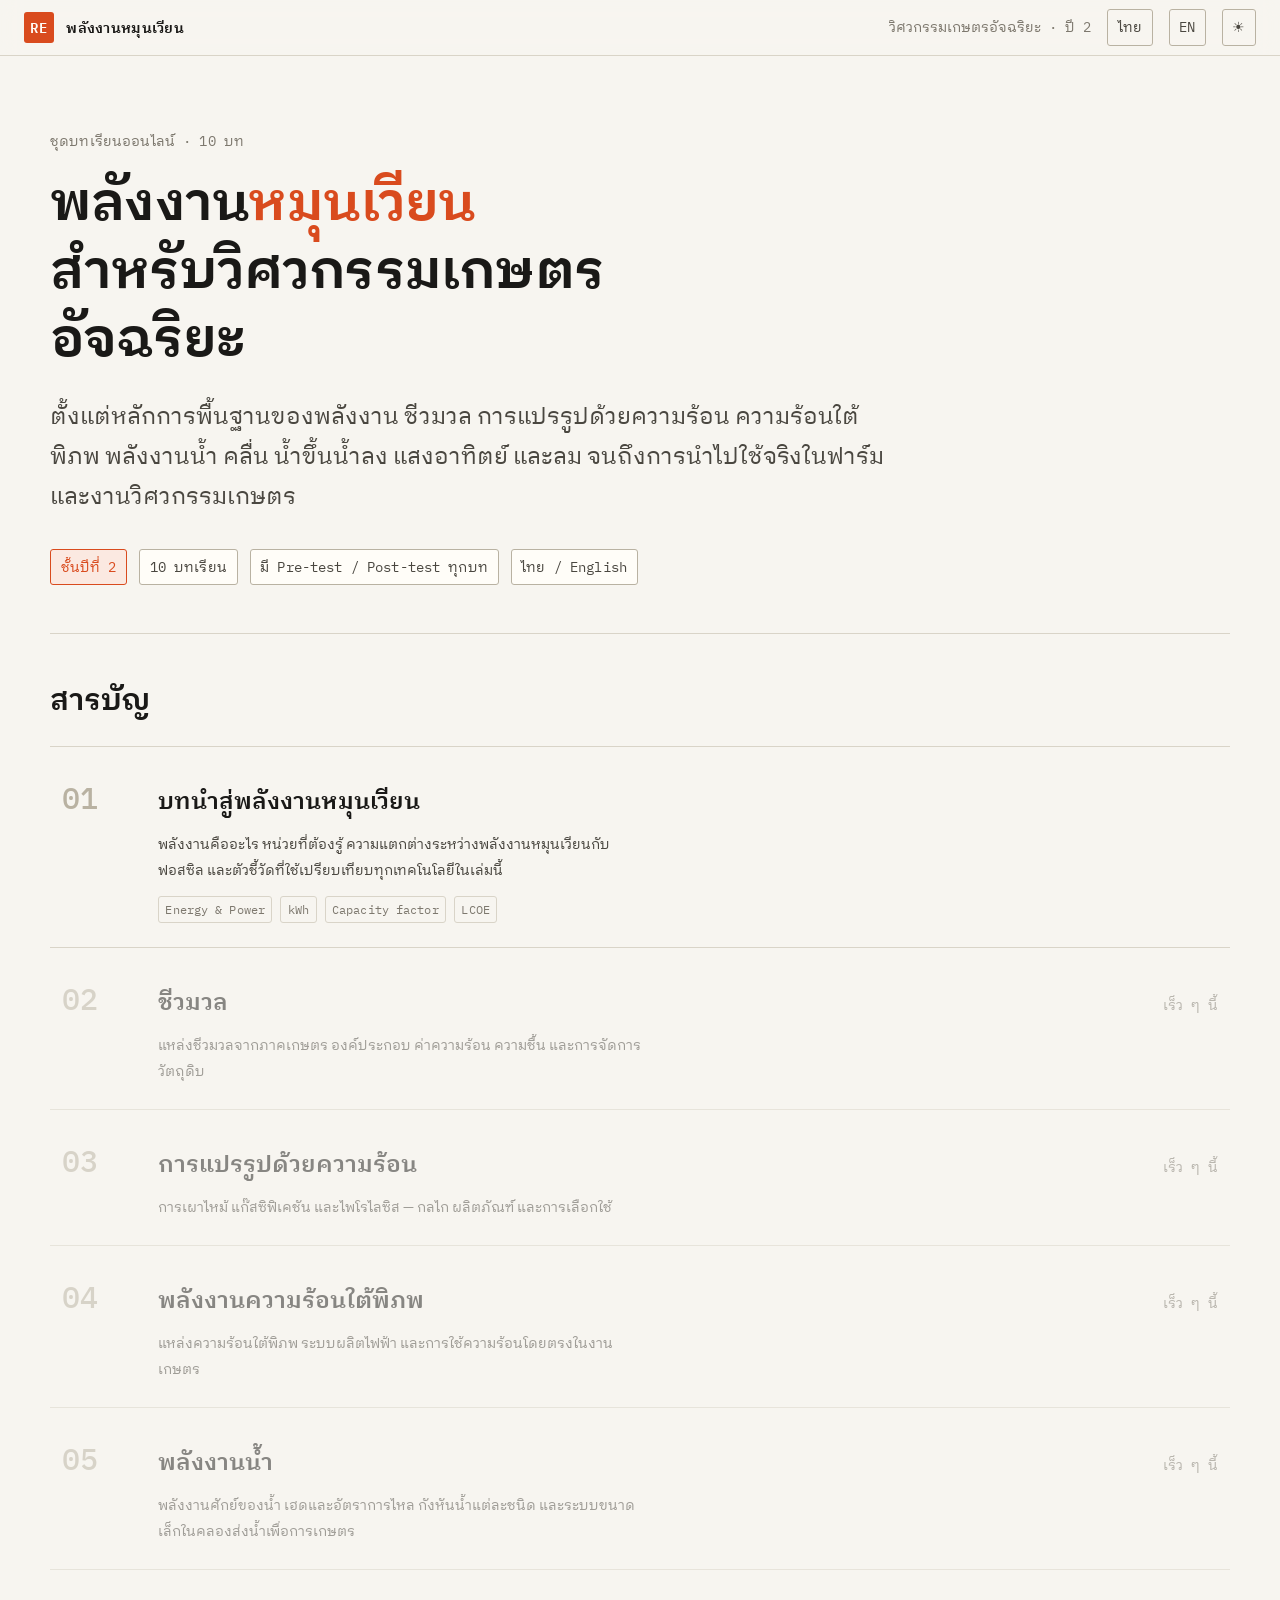
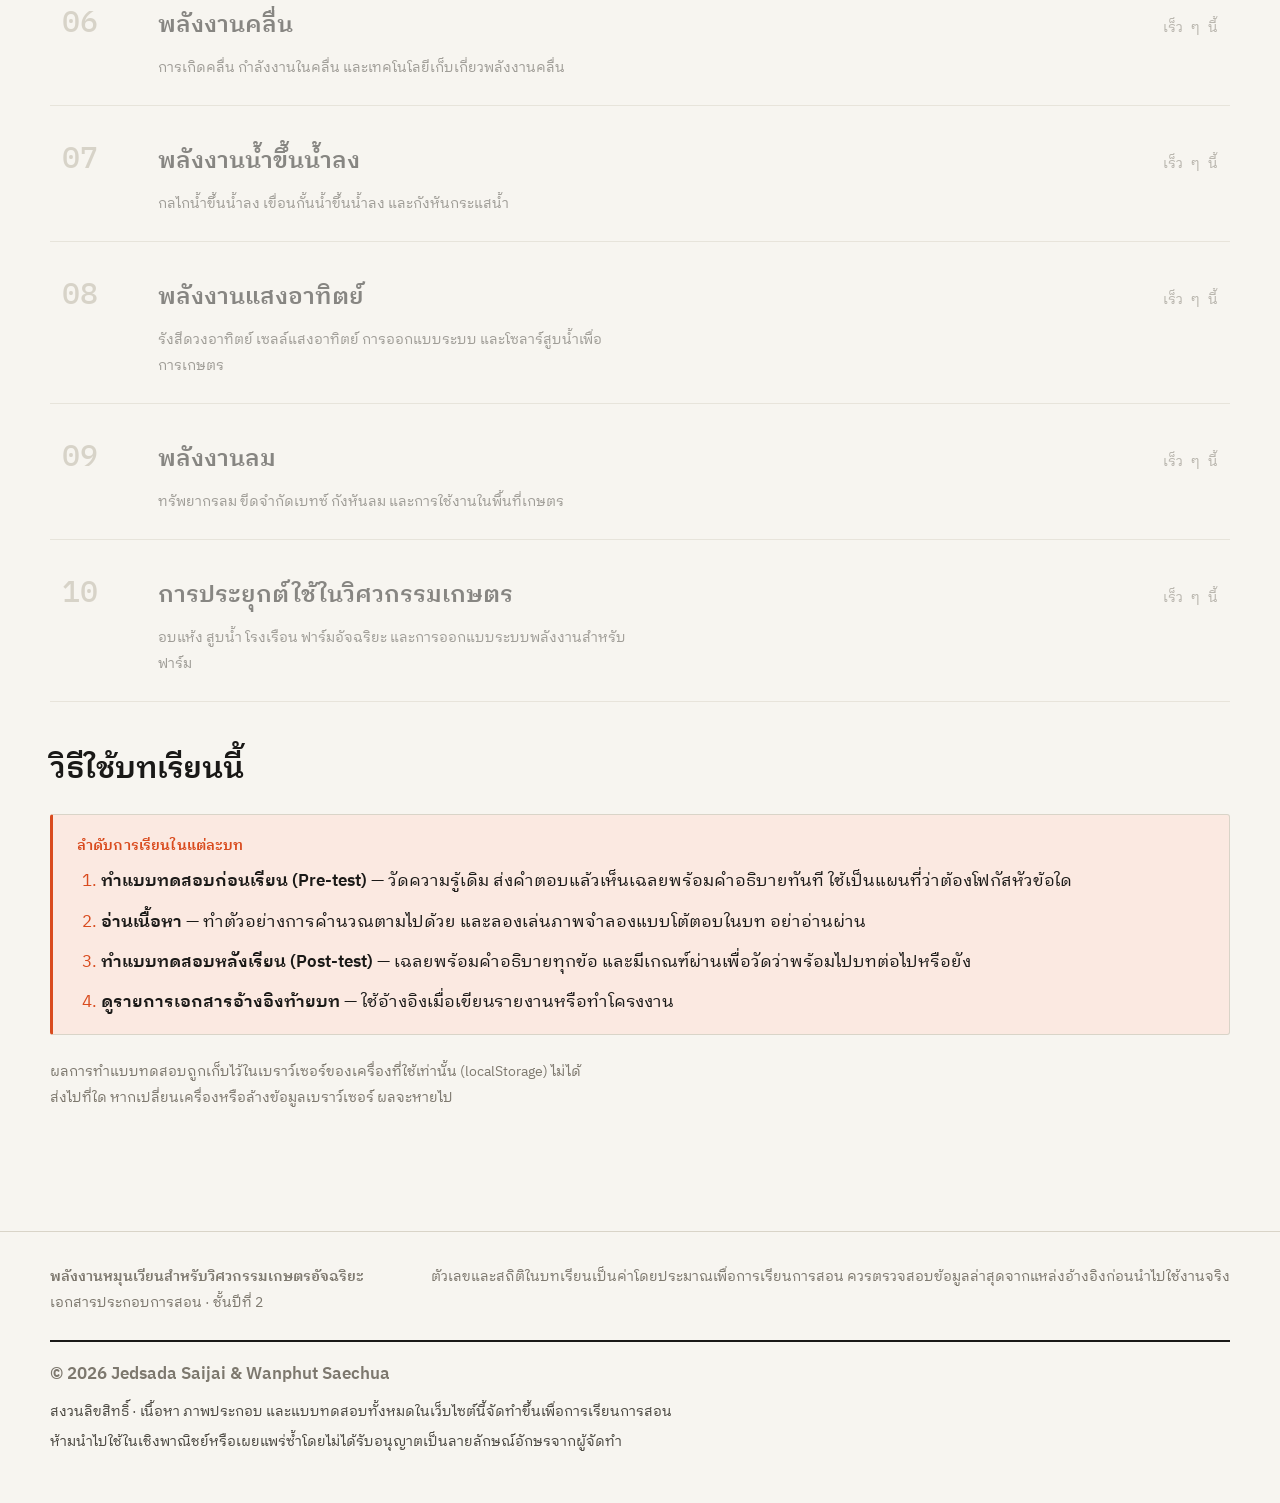
==== index.html @ a0098cc5 "Add renewable energy course site with chapter 1 Bilingual (Thai/English) static course site for 2nd-" ====
<!DOCTYPE html>
<html lang="th" data-lang="th" data-theme="light">
<head>
<meta charset="utf-8">
<meta name="viewport" content="width=device-width, initial-scale=1">
<title>พลังงานหมุนเวียน · Renewable Energy</title>
<meta name="description" content="บทเรียนพลังงานหมุนเวียนสำหรับนักศึกษาวิศวกรรมเกษตรอัจฉริยะ ชั้นปีที่ 2 — Renewable energy course for 2nd-year Smart Agricultural Engineering students.">
<link rel="preconnect" href="https://fonts.googleapis.com">
<link rel="preconnect" href="https://fonts.gstatic.com" crossorigin>
<link href="https://fonts.googleapis.com/css2?family=IBM+Plex+Mono:wght@400;500;600&family=IBM+Plex+Sans:wght@400;500;600;700&family=IBM+Plex+Sans+Thai+Looped:wght@400;500;600;700&display=swap" rel="stylesheet">
<link rel="stylesheet" href="assets/css/base.css">
<link rel="stylesheet" href="assets/css/components.css">
<link rel="stylesheet" href="assets/css/anim.css">
<script src="assets/js/boot.js"></script>
</head>
<body data-chapter="index">

<a class="skip" href="#main"><span class="th">ข้ามไปเนื้อหาหลัก</span><span class="en">Skip to main content</span></a>
<div class="progress" aria-hidden="true"></div>

<header class="topbar">
  <a class="topbar__brand" href="index.html">
    <span class="mark">RE</span>
    <span class="name">
      <span class="th">พลังงานหมุนเวียน</span>
      <span class="en">Renewable Energy</span>
    </span>
  </a>
  <span class="topbar__spacer"></span>
  <span class="topbar__crumb">
    <span class="th">วิศวกรรมเกษตรอัจฉริยะ · ปี 2</span>
    <span class="en">Smart Agricultural Engineering · Year 2</span>
  </span>
  <button class="btn-toggle" data-lang-btn="th" aria-pressed="true">ไทย</button>
  <button class="btn-toggle" data-lang-btn="en" aria-pressed="false">EN</button>
  <button class="btn-toggle" data-theme-toggle aria-label="Switch theme"><span class="icon">☀</span></button>
</header>

<main id="main">

  <div class="wrap">
    <section class="hero">
      <span class="eyebrow">
        <span class="th">ชุดบทเรียนออนไลน์ · 10 บท</span>
        <span class="en">Online course · 10 chapters</span>
      </span>
      <h1>
        <span class="th">พลังงาน<span class="accent">หมุนเวียน</span><br>สำหรับวิศวกรรมเกษตรอัจฉริยะ</span>
        <span class="en"><span class="accent">Renewable</span> Energy<br>for Smart Agricultural Engineering</span>
      </h1>
      <p class="lead">
        <span class="th">ตั้งแต่หลักการพื้นฐานของพลังงาน ชีวมวล การแปรรูปด้วยความร้อน ความร้อนใต้พิภพ พลังงานน้ำ คลื่น น้ำขึ้นน้ำลง แสงอาทิตย์ และลม จนถึงการนำไปใช้จริงในฟาร์มและงานวิศวกรรมเกษตร</span>
        <span class="en">From the fundamentals of energy through biomass, thermal conversion, geothermal, hydro, wave, tidal, solar and wind — ending with what all of it means on a real farm.</span>
      </p>
      <div class="hero__meta">
        <span class="chip chip--accent">
          <span class="th">ชั้นปีที่ 2</span><span class="en">Year 2</span>
        </span>
        <span class="chip">
          <span class="th">10 บทเรียน</span><span class="en">10 chapters</span>
        </span>
        <span class="chip">
          <span class="th">มี Pre-test / Post-test ทุกบท</span><span class="en">Pre-test &amp; post-test in every chapter</span>
        </span>
        <span class="chip">ไทย / English</span>
      </div>
    </section>

    <section class="chapters">
      <div class="chapters__head">
        <h2>
          <span class="th">สารบัญ</span>
          <span class="en">Contents</span>
        </h2>
        <p class="small muted" data-progress-summary hidden>
          <span class="th">ทำแบบทดสอบหลังเรียนแล้ว <strong data-count>0</strong> บท ·
            <button class="btn-toggle" data-progress-reset type="button">ล้างผล</button></span>
          <span class="en"><strong data-count>0</strong> post-tests completed ·
            <button class="btn-toggle" data-progress-reset type="button">Reset</button></span>
        </p>
      </div>

      <ol class="chapter-list" data-reveal-stagger>
        <li>
          <a class="chapter-card" href="chapters/01-introduction.html">
            <span class="chapter-card__num">01</span>
            <span>
              <span class="chapter-card__title">
                <span class="th">บทนำสู่พลังงานหมุนเวียน</span>
                <span class="en">Introduction to Renewable Energy</span>
              </span>
              <span class="chapter-card__desc">
                <span class="th">พลังงานคืออะไร หน่วยที่ต้องรู้ ความแตกต่างระหว่างพลังงานหมุนเวียนกับฟอสซิล และตัวชี้วัดที่ใช้เปรียบเทียบทุกเทคโนโลยีในเล่มนี้</span>
                <span class="en">What energy is, the units you need, how renewables differ from fossil fuels, and the metrics used to compare every technology in this course.</span>
              </span>
              <span class="chapter-card__tags">
                <span class="tag">Energy &amp; Power</span>
                <span class="tag">kWh</span>
                <span class="tag">Capacity factor</span>
                <span class="tag">LCOE</span>
              </span>
            </span>
            <span class="chapter-card__status" data-progress-for="01"></span>
          </a>
        </li>

        <li>
          <a class="chapter-card" href="#" aria-disabled="true">
            <span class="chapter-card__num">02</span>
            <span>
              <span class="chapter-card__title">
                <span class="th">ชีวมวล</span>
                <span class="en">Biomass</span>
              </span>
              <span class="chapter-card__desc">
                <span class="th">แหล่งชีวมวลจากภาคเกษตร องค์ประกอบ ค่าความร้อน ความชื้น และการจัดการวัตถุดิบ</span>
                <span class="en">Agricultural biomass resources, composition, heating value, moisture and feedstock logistics.</span>
              </span>
            </span>
            <span class="chapter-card__status">
              <span class="th">เร็ว ๆ นี้</span><span class="en">Coming soon</span>
            </span>
          </a>
        </li>

        <li>
          <a class="chapter-card" href="#" aria-disabled="true">
            <span class="chapter-card__num">03</span>
            <span>
              <span class="chapter-card__title">
                <span class="th">การแปรรูปด้วยความร้อน</span>
                <span class="en">Thermal Conversion</span>
              </span>
              <span class="chapter-card__desc">
                <span class="th">การเผาไหม้ แก๊สซิฟิเคชัน และไพโรไลซิส — กลไก ผลิตภัณฑ์ และการเลือกใช้</span>
                <span class="en">Combustion, gasification and pyrolysis — mechanisms, products and how to choose between them.</span>
              </span>
            </span>
            <span class="chapter-card__status">
              <span class="th">เร็ว ๆ นี้</span><span class="en">Coming soon</span>
            </span>
          </a>
        </li>

        <li>
          <a class="chapter-card" href="#" aria-disabled="true">
            <span class="chapter-card__num">04</span>
            <span>
              <span class="chapter-card__title">
                <span class="th">พลังงานความร้อนใต้พิภพ</span>
                <span class="en">Geothermal Energy</span>
              </span>
              <span class="chapter-card__desc">
                <span class="th">แหล่งความร้อนใต้พิภพ ระบบผลิตไฟฟ้า และการใช้ความร้อนโดยตรงในงานเกษตร</span>
                <span class="en">Geothermal resources, power cycles, and direct heat use in agriculture.</span>
              </span>
            </span>
            <span class="chapter-card__status">
              <span class="th">เร็ว ๆ นี้</span><span class="en">Coming soon</span>
            </span>
          </a>
        </li>

        <li>
          <a class="chapter-card" href="#" aria-disabled="true">
            <span class="chapter-card__num">05</span>
            <span>
              <span class="chapter-card__title">
                <span class="th">พลังงานน้ำ</span>
                <span class="en">Hydro Energy</span>
              </span>
              <span class="chapter-card__desc">
                <span class="th">พลังงานศักย์ของน้ำ เฮดและอัตราการไหล กังหันน้ำแต่ละชนิด และระบบขนาดเล็กในคลองส่งน้ำเพื่อการเกษตร</span>
                <span class="en">The potential energy of water, head and flow, turbine types, and micro-hydro on irrigation canals.</span>
              </span>
            </span>
            <span class="chapter-card__status">
              <span class="th">เร็ว ๆ นี้</span><span class="en">Coming soon</span>
            </span>
          </a>
        </li>

        <li>
          <a class="chapter-card" href="#" aria-disabled="true">
            <span class="chapter-card__num">06</span>
            <span>
              <span class="chapter-card__title">
                <span class="th">พลังงานคลื่น</span>
                <span class="en">Wave Energy</span>
              </span>
              <span class="chapter-card__desc">
                <span class="th">การเกิดคลื่น กำลังงานในคลื่น และเทคโนโลยีเก็บเกี่ยวพลังงานคลื่น</span>
                <span class="en">How waves form, the power they carry, and the devices that harvest it.</span>
              </span>
            </span>
            <span class="chapter-card__status">
              <span class="th">เร็ว ๆ นี้</span><span class="en">Coming soon</span>
            </span>
          </a>
        </li>

        <li>
          <a class="chapter-card" href="#" aria-disabled="true">
            <span class="chapter-card__num">07</span>
            <span>
              <span class="chapter-card__title">
                <span class="th">พลังงานน้ำขึ้นน้ำลง</span>
                <span class="en">Tidal Energy</span>
              </span>
              <span class="chapter-card__desc">
                <span class="th">กลไกน้ำขึ้นน้ำลง เขื่อนกั้นน้ำขึ้นน้ำลง และกังหันกระแสน้ำ</span>
                <span class="en">Tidal mechanics, barrages and tidal-stream turbines.</span>
              </span>
            </span>
            <span class="chapter-card__status">
              <span class="th">เร็ว ๆ นี้</span><span class="en">Coming soon</span>
            </span>
          </a>
        </li>

        <li>
          <a class="chapter-card" href="#" aria-disabled="true">
            <span class="chapter-card__num">08</span>
            <span>
              <span class="chapter-card__title">
                <span class="th">พลังงานแสงอาทิตย์</span>
                <span class="en">Solar Energy</span>
              </span>
              <span class="chapter-card__desc">
                <span class="th">รังสีดวงอาทิตย์ เซลล์แสงอาทิตย์ การออกแบบระบบ และโซลาร์สูบน้ำเพื่อการเกษตร</span>
                <span class="en">Solar radiation, PV cells, system design and solar pumping for farms.</span>
              </span>
            </span>
            <span class="chapter-card__status">
              <span class="th">เร็ว ๆ นี้</span><span class="en">Coming soon</span>
            </span>
          </a>
        </li>

        <li>
          <a class="chapter-card" href="#" aria-disabled="true">
            <span class="chapter-card__num">09</span>
            <span>
              <span class="chapter-card__title">
                <span class="th">พลังงานลม</span>
                <span class="en">Wind Energy</span>
              </span>
              <span class="chapter-card__desc">
                <span class="th">ทรัพยากรลม ขีดจำกัดเบทซ์ กังหันลม และการใช้งานในพื้นที่เกษตร</span>
                <span class="en">The wind resource, the Betz limit, turbine design and farm-scale use.</span>
              </span>
            </span>
            <span class="chapter-card__status">
              <span class="th">เร็ว ๆ นี้</span><span class="en">Coming soon</span>
            </span>
          </a>
        </li>

        <li>
          <a class="chapter-card" href="#" aria-disabled="true">
            <span class="chapter-card__num">10</span>
            <span>
              <span class="chapter-card__title">
                <span class="th">การประยุกต์ใช้ในวิศวกรรมเกษตร</span>
                <span class="en">Applications in Agricultural Engineering</span>
              </span>
              <span class="chapter-card__desc">
                <span class="th">อบแห้ง สูบน้ำ โรงเรือน ฟาร์มอัจฉริยะ และการออกแบบระบบพลังงานสำหรับฟาร์ม</span>
                <span class="en">Drying, pumping, greenhouses, smart farms and designing a farm energy system.</span>
              </span>
            </span>
            <span class="chapter-card__status">
              <span class="th">เร็ว ๆ นี้</span><span class="en">Coming soon</span>
            </span>
          </a>
        </li>
      </ol>
    </section>

    <section class="chapters" style="padding-top:0">
      <h2>
        <span class="th">วิธีใช้บทเรียนนี้</span>
        <span class="en">How to use this course</span>
      </h2>
      <div class="callout callout--key">
        <div class="callout__title">
          <span class="th">ลำดับการเรียนในแต่ละบท</span>
          <span class="en">The loop in every chapter</span>
        </div>
        <ol>
          <li>
            <span class="th"><strong>ทำแบบทดสอบก่อนเรียน (Pre-test)</strong> — วัดความรู้เดิม ส่งคำตอบแล้วเห็นเฉลยพร้อมคำอธิบายทันที ใช้เป็นแผนที่ว่าต้องโฟกัสหัวข้อใด</span>
            <span class="en"><strong>Take the pre-test</strong> — answers and explanations appear the moment you submit, so it doubles as a map of what to focus on.</span>
          </li>
          <li>
            <span class="th"><strong>อ่านเนื้อหา</strong> — ทำตัวอย่างการคำนวณตามไปด้วย และลองเล่นภาพจำลองแบบโต้ตอบในบท อย่าอ่านผ่าน</span>
            <span class="en"><strong>Read the chapter</strong> — work through the calculations and play with the interactive demos; do not just skim.</span>
          </li>
          <li>
            <span class="th"><strong>ทำแบบทดสอบหลังเรียน (Post-test)</strong> — เฉลยพร้อมคำอธิบายทุกข้อ และมีเกณฑ์ผ่านเพื่อวัดว่าพร้อมไปบทต่อไปหรือยัง</span>
            <span class="en"><strong>Take the post-test</strong> — every question is explained, and a pass mark tells you whether you are ready for the next chapter.</span>
          </li>
          <li>
            <span class="th"><strong>ดูรายการเอกสารอ้างอิงท้ายบท</strong> — ใช้อ้างอิงเมื่อเขียนรายงานหรือทำโครงงาน</span>
            <span class="en"><strong>Check the reference list</strong> at the end of the chapter — cite those sources in your reports and projects.</span>
          </li>
        </ol>
      </div>
      <p class="small muted">
        <span class="th">ผลการทำแบบทดสอบถูกเก็บไว้ในเบราว์เซอร์ของเครื่องที่ใช้เท่านั้น (localStorage) ไม่ได้ส่งไปที่ใด หากเปลี่ยนเครื่องหรือล้างข้อมูลเบราว์เซอร์ ผลจะหายไป</span>
        <span class="en">Quiz results are stored in this browser only (localStorage). Nothing is uploaded anywhere; clearing your browser data or switching devices resets them.</span>
      </p>
    </section>
  </div>

</main>

<footer class="footer">
  <div class="wrap">
    <div class="footer__grid">
      <div>
        <strong>
          <span class="th">พลังงานหมุนเวียนสำหรับวิศวกรรมเกษตรอัจฉริยะ</span>
          <span class="en">Renewable Energy for Smart Agricultural Engineering</span>
        </strong>
        <p class="small">
          <span class="th">เอกสารประกอบการสอน · ชั้นปีที่ 2</span>
          <span class="en">Course material · Year 2</span>
        </p>
      </div>
      <div class="small">
        <span class="th">ตัวเลขและสถิติในบทเรียนเป็นค่าโดยประมาณเพื่อการเรียนการสอน ควรตรวจสอบข้อมูลล่าสุดจากแหล่งอ้างอิงก่อนนำไปใช้งานจริง</span>
        <span class="en">Figures quoted in this course are approximate teaching values. Check current sources before using them in real work.</span>
      </div>
    </div>

    <div class="copyright">
      <span class="copyright__authors">© 2026 Jedsada Saijai &amp; Wanphut Saechua</span>
      <span class="copyright__line">
        <span class="th">สงวนลิขสิทธิ์ · เนื้อหา ภาพประกอบ และแบบทดสอบทั้งหมดในเว็บไซต์นี้จัดทำขึ้นเพื่อการเรียนการสอน</span>
        <span class="en">All rights reserved. All text, figures and assessments on this site were prepared for teaching purposes.</span>
      </span>
      <span class="copyright__line">
        <span class="th">ห้ามนำไปใช้ในเชิงพาณิชย์หรือเผยแพร่ซ้ำโดยไม่ได้รับอนุญาตเป็นลายลักษณ์อักษรจากผู้จัดทำ</span>
        <span class="en">No commercial use or redistribution without the authors’ written permission.</span>
      </span>
    </div>
  </div>
</footer>

<script src="assets/js/app.js"></script>
<script src="assets/js/anim.js"></script>
</body>
</html>
---- assets/css/base.css ----
/* ============================================================
   Renewable Energy for Smart Agricultural Engineering
   base.css — design tokens, typography, layout, i18n
   ============================================================ */

/* ---------- 1. Design tokens ---------- */
:root {
  /* paper & ink */
  --paper:        #f7f5f0;
  --paper-2:      #fffdf8;
  --paper-3:      #efece4;
  --ink:          #1a1917;
  --ink-2:        #4a4740;
  --ink-3:        #7d786e;
  --rule:         #d9d4c8;
  --rule-strong:  #b9b2a2;

  /* accents */
  --accent:       #d94b1e;   /* vermillion — links, numbers, emphasis */
  --accent-soft:  #fbe9e1;
  --green:        #2f6b46;   /* renewable / correct */
  --green-soft:   #e3efe7;
  --blue:         #1f5f7a;   /* water, wave, tidal */
  --blue-soft:    #e0eef4;
  --amber:        #b07500;   /* solar, warning */
  --amber-soft:   #fbf0d8;
  --red:          #b0261a;   /* incorrect */
  --red-soft:     #f8e3e0;

  /* type */
  --f-sans: "IBM Plex Sans", "IBM Plex Sans Thai", "Noto Sans Thai", -apple-system, "Segoe UI", sans-serif;
  --f-thai: "IBM Plex Sans Thai Looped", "IBM Plex Sans Thai", "Noto Sans Thai", "Sarabun", sans-serif;
  /* Plex Mono carries no Thai glyphs — the looped face catches them per character */
  --f-mono: "IBM Plex Mono", "IBM Plex Sans Thai Looped", ui-monospace, Consolas, monospace;

  --step--1: clamp(0.80rem, 0.77rem + 0.15vw, 0.88rem);
  --step-0:  clamp(1.00rem, 0.96rem + 0.20vw, 1.09rem);
  --step-1:  clamp(1.20rem, 1.12rem + 0.38vw, 1.42rem);
  --step-2:  clamp(1.45rem, 1.30rem + 0.72vw, 1.85rem);
  --step-3:  clamp(1.75rem, 1.48rem + 1.30vw, 2.45rem);
  --step-4:  clamp(2.10rem, 1.60rem + 2.40vw, 3.40rem);

  /* space & shape */
  --sp-1: 0.25rem;  --sp-2: 0.5rem;   --sp-3: 0.75rem;
  --sp-4: 1rem;     --sp-5: 1.5rem;   --sp-6: 2rem;
  --sp-7: 3rem;     --sp-8: 4.5rem;
  --radius: 3px;
  --measure: 68ch;
  --bar-h: 56px;

  color-scheme: light;
}

html[data-theme="dark"] {
  --paper:        #14130f;
  --paper-2:      #1c1b16;
  --paper-3:      #262419;
  --ink:          #f0ece1;
  --ink-2:        #c2bcab;
  --ink-3:        #8d8779;
  --rule:         #35332a;
  --rule-strong:  #4d4a3e;

  --accent:       #ff7a4d;
  --accent-soft:  #3a2117;
  --green:        #7fc79b;
  --green-soft:   #17291e;
  --blue:         #7cc0dd;
  --blue-soft:    #14262e;
  --amber:        #e8b451;
  --amber-soft:   #2e2413;
  --red:          #f08a7d;
  --red-soft:     #2e1714;

  color-scheme: dark;
}

/* ---------- 2. Reset ---------- */
*, *::before, *::after { box-sizing: border-box; }
* { margin: 0; }

html {
  -webkit-text-size-adjust: 100%;
  scroll-behavior: smooth;
  scroll-padding-top: calc(var(--bar-h) + 1.5rem);
}
@media (prefers-reduced-motion: reduce) {
  html { scroll-behavior: auto; }
  *, *::before, *::after { animation-duration: .01ms !important; transition-duration: .01ms !important; }
}

body {
  background: var(--paper);
  color: var(--ink);
  font-family: var(--f-sans);
  font-size: var(--step-0);
  line-height: 1.65;
  -webkit-font-smoothing: antialiased;
  text-rendering: optimizeLegibility;
}

img, svg, video { max-width: 100%; height: auto; display: block; }
input, button, select, textarea { font: inherit; color: inherit; }
[hidden] { display: none !important; }

::selection { background: var(--accent); color: var(--paper-2); }

:focus-visible {
  outline: 2px solid var(--accent);
  outline-offset: 3px;
  border-radius: 2px;
}

/* ---------- 3. Bilingual switching ----------
   Content is written twice, side by side:
     <p class="th" lang="th">ข้อความไทย</p>
     <p class="en" lang="en">English text</p>
   Only hiding is done here, so inline (<span>) and block (<p>)
   elements both keep their natural display when visible.
------------------------------------------------ */
html[data-lang="th"] .en { display: none !important; }
html[data-lang="en"] .th { display: none !important; }

/* Only one language is ever visible, so the font is chosen per document,
   not per span. Thai needs a looped face and more leading for its tone marks. */
html[data-lang="th"] body {
  font-family: var(--f-thai);
  line-height: 1.85;
}
html[data-lang="th"] h1 { line-height: 1.25; }
html[data-lang="th"] h2 { line-height: 1.35; }
html[data-lang="th"] h3,
html[data-lang="th"] h4 { line-height: 1.45; }
html[data-lang="th"] .lead { line-height: 1.75; }
/* Thai script does not tolerate letter-spacing the way small-caps Latin does */
html[data-lang="th"] :is(.eyebrow, .chip, .tag, .quiz__badge, .callout__title,
  .chapter-head__num, .chapter-nav .dir, .sidebar h2, .q__verdict, thead th) {
  letter-spacing: 0.01em;
  text-transform: none;
}

/* ---------- 4. Typography ---------- */
h1, h2, h3, h4 {
  font-weight: 600;
  letter-spacing: -0.015em;
  text-wrap: balance;
}
h1 { font-size: var(--step-4); line-height: 1.08; }
h2 { font-size: var(--step-2); line-height: 1.2; }
h3 { font-size: var(--step-1); line-height: 1.3; }
h4 { font-size: var(--step-0); line-height: 1.4; }

p, ul, ol, dl { max-width: var(--measure); }
p + p { margin-top: var(--sp-4); }

a { color: var(--accent); text-decoration-thickness: 1px; text-underline-offset: 3px; }
a:hover { text-decoration-thickness: 2px; }

strong { font-weight: 600; }
em { font-style: italic; }

code, kbd, samp {
  font-family: var(--f-mono);
  font-size: 0.9em;
  background: var(--paper-3);
  padding: 0.1em 0.35em;
  border-radius: var(--radius);
}

ul, ol { padding-left: 1.35em; }
li + li { margin-top: var(--sp-2); }
li::marker { color: var(--accent); }

hr {
  border: 0;
  border-top: 1px solid var(--rule);
  margin: var(--sp-7) 0;
}

.eyebrow {
  font-family: var(--f-mono);
  font-size: var(--step--1);
  letter-spacing: 0.14em;
  text-transform: uppercase;
  color: var(--ink-3);
  display: block;
}
.lead { font-size: var(--step-1); color: var(--ink-2); line-height: 1.6; }
.muted { color: var(--ink-3); }
.small { font-size: var(--step--1); }

/* ---------- 5. Skip link ---------- */
.skip {
  position: absolute; left: var(--sp-4); top: -100px; z-index: 200;
  background: var(--ink); color: var(--paper);
  padding: var(--sp-2) var(--sp-4); border-radius: var(--radius);
  transition: top .15s;
}
.skip:focus { top: var(--sp-2); }

/* ---------- 6. Top bar ---------- */
.topbar {
  position: sticky; top: 0; z-index: 100;
  height: var(--bar-h);
  display: flex; align-items: center; gap: var(--sp-4);
  padding: 0 var(--sp-5);
  background: color-mix(in srgb, var(--paper) 88%, transparent);
  backdrop-filter: blur(10px);
  border-bottom: 1px solid var(--rule);
}
.topbar__brand {
  display: flex; align-items: baseline; gap: var(--sp-3);
  color: var(--ink); text-decoration: none; font-weight: 600;
  white-space: nowrap;
}
.topbar__brand .mark {
  font-family: var(--f-mono); font-size: var(--step--1);
  color: var(--paper-2); background: var(--accent);
  padding: 0.15em 0.45em; border-radius: var(--radius);
  letter-spacing: 0.06em;
}
.topbar__brand .name { font-size: var(--step--1); letter-spacing: 0.02em; }
.topbar__spacer { flex: 1; }

.topbar__crumb {
  font-family: var(--f-mono); font-size: var(--step--1);
  color: var(--ink-3); white-space: nowrap;
  overflow: hidden; text-overflow: ellipsis;
}
@media (max-width: 720px) { .topbar__crumb { display: none; } }

/* toggle buttons */
.btn-toggle {
  display: inline-flex; align-items: center; gap: var(--sp-2);
  background: transparent; border: 1px solid var(--rule-strong);
  border-radius: var(--radius); cursor: pointer;
  padding: 0.3rem 0.6rem;
  font-family: var(--f-mono); font-size: var(--step--1);
  color: var(--ink-2);
  transition: border-color .15s, color .15s, background .15s;
}
.btn-toggle:hover { border-color: var(--accent); color: var(--accent); }
.btn-toggle .on { color: var(--ink); font-weight: 600; }

/* reading progress */
.progress {
  position: fixed; top: 0; left: 0; height: 2px; z-index: 101;
  background: var(--accent); width: 0;
  transition: width .1s linear;
}

/* ---------- 7. Layout ---------- */
.wrap {
  width: min(1180px, 100% - 2 * var(--sp-5));
  margin-inline: auto;
}
.wrap--narrow { width: min(760px, 100% - 2 * var(--sp-5)); }

.layout {
  display: grid;
  grid-template-columns: 230px minmax(0, 1fr);
  gap: var(--sp-8);
  align-items: start;
  padding-block: var(--sp-6) var(--sp-8);
}
@media (max-width: 940px) {
  .layout { grid-template-columns: minmax(0, 1fr); gap: var(--sp-5); }
}

/* sidebar / in-page table of contents */
.sidebar {
  position: sticky;
  top: calc(var(--bar-h) + var(--sp-5));
  font-size: var(--step--1);
  max-height: calc(100vh - var(--bar-h) - var(--sp-7));
  overflow-y: auto;
}
@media (max-width: 940px) {
  .sidebar {
    position: static; max-height: none;
    border: 1px solid var(--rule); border-radius: var(--radius);
    padding: var(--sp-4); background: var(--paper-2);
  }
}
.sidebar h2 {
  font-family: var(--f-mono); font-size: var(--step--1);
  letter-spacing: 0.14em; text-transform: uppercase;
  color: var(--ink-3); font-weight: 500;
  padding-bottom: var(--sp-3); margin-bottom: var(--sp-3);
  border-bottom: 1px solid var(--rule);
}
.sidebar ol { list-style: none; padding: 0; counter-reset: toc; }
.sidebar li { margin: 0; }
.sidebar a {
  display: block; padding: 0.38rem 0 0.38rem var(--sp-3);
  color: var(--ink-2); text-decoration: none;
  border-left: 2px solid var(--rule);
  transition: color .15s, border-color .15s;
}
.sidebar a:hover { color: var(--ink); border-left-color: var(--rule-strong); }
.sidebar a.is-active {
  color: var(--accent); border-left-color: var(--accent); font-weight: 600;
}

main { min-width: 0; }
section { scroll-margin-top: calc(var(--bar-h) + var(--sp-5)); }
.section + .section { margin-top: var(--sp-7); }
.section > * + * { margin-top: var(--sp-4); }
.section > h2 { margin-bottom: var(--sp-4); }
.section > h2 + * { margin-top: 0; }

/* numbered section heading */
.section > h2 {
  display: flex; align-items: baseline; gap: var(--sp-3);
  padding-top: var(--sp-4);
  border-top: 2px solid var(--ink);
}
.section > h2 .num {
  font-family: var(--f-mono); font-size: var(--step-0);
  color: var(--accent); font-weight: 500; flex: none;
}

h3 { margin-top: var(--sp-6); }

/* ---------- 8. Footer ---------- */
.footer {
  border-top: 1px solid var(--rule);
  margin-top: var(--sp-8);
  padding-block: var(--sp-6) var(--sp-7);
  font-size: var(--step--1);
  color: var(--ink-3);
}
.footer__grid {
  display: flex; flex-wrap: wrap; gap: var(--sp-5);
  justify-content: space-between; align-items: flex-start;
}
.footer a { color: var(--ink-2); }

/* ---------- 9. Utilities ---------- */
.stack > * + * { margin-top: var(--sp-4); }
.flow-tight > * + * { margin-top: var(--sp-2); }
.center { text-align: center; }
.visually-hidden {
  position: absolute; width: 1px; height: 1px; overflow: hidden;
  clip: rect(0 0 0 0); clip-path: inset(50%); white-space: nowrap;
}
---- assets/css/components.css ----
/* ============================================================
   components.css — hero, chapter cards, callouts, figures,
   tables, formulas, quizzes, chapter navigation
   ============================================================ */

/* ---------- 1. Hero (home page) ---------- */
.hero {
  padding-block: var(--sp-8) var(--sp-7);
  border-bottom: 1px solid var(--rule);
}
.hero h1 { margin-block: var(--sp-4) var(--sp-5); max-width: 18ch; }
.hero h1 .accent { color: var(--accent); }
.hero .lead { max-width: 60ch; }

.hero__meta {
  display: flex; flex-wrap: wrap; gap: var(--sp-3);
  margin-top: var(--sp-6);
}
.chip {
  font-family: var(--f-mono); font-size: var(--step--1);
  border: 1px solid var(--rule-strong); border-radius: var(--radius);
  padding: 0.25rem 0.6rem; color: var(--ink-2);
  background: var(--paper-2);
}
.chip--accent { border-color: var(--accent); color: var(--accent); background: var(--accent-soft); }

/* ---------- 2. Chapter index ---------- */
.chapters { padding-block: var(--sp-7); }
.chapters__head {
  display: flex; flex-wrap: wrap; align-items: baseline;
  justify-content: space-between; gap: var(--sp-4);
  margin-bottom: var(--sp-5);
}

.chapter-list {
  list-style: none; padding: 0; margin: 0; max-width: none;
  border-top: 1px solid var(--rule);
}
.chapter-list li { margin: 0; }

.chapter-card {
  display: grid;
  grid-template-columns: 4.5rem minmax(0, 1fr) auto;
  gap: var(--sp-5);
  align-items: baseline;
  padding: var(--sp-5) var(--sp-3);
  border-bottom: 1px solid var(--rule);
  text-decoration: none; color: var(--ink);
  transition: background .15s, padding-left .15s;
}
.chapter-card:hover, .chapter-card:focus-visible {
  background: var(--paper-2);
  padding-left: var(--sp-5);
}
.chapter-card__num {
  font-family: var(--f-mono); font-size: var(--step-2);
  color: var(--rule-strong); font-weight: 500;
  transition: color .15s;
}
.chapter-card:hover .chapter-card__num { color: var(--accent); }
.chapter-card__title { display: block; font-size: var(--step-1); font-weight: 600; }
.chapter-card__desc { display: block; color: var(--ink-2); font-size: var(--step--1); margin-top: var(--sp-2); max-width: 62ch; }
.chapter-card__tags { display: flex; flex-wrap: wrap; gap: var(--sp-2); margin-top: var(--sp-3); }
.tag {
  font-family: var(--f-mono); font-size: 0.72rem;
  letter-spacing: 0.06em; text-transform: uppercase;
  color: var(--ink-3); border: 1px solid var(--rule);
  border-radius: var(--radius); padding: 0.1rem 0.4rem;
}
.chapter-card__status {
  font-family: var(--f-mono); font-size: var(--step--1);
  color: var(--ink-3); white-space: nowrap; text-align: right;
}
.chapter-card__status .done { color: var(--green); font-weight: 600; }
.chapter-card[aria-disabled="true"] { opacity: .5; pointer-events: none; }

@media (max-width: 640px) {
  .chapter-card { grid-template-columns: 3rem minmax(0, 1fr); gap: var(--sp-4); }
  .chapter-card__status { grid-column: 2; text-align: left; margin-top: var(--sp-2); }
}

/* ---------- 3. Chapter header ---------- */
.chapter-head {
  padding-block: var(--sp-7) var(--sp-6);
  border-bottom: 2px solid var(--ink);
  margin-bottom: var(--sp-6);
}
.chapter-head__num {
  font-family: var(--f-mono); font-size: var(--step--1);
  letter-spacing: 0.14em; text-transform: uppercase;
  color: var(--accent);
}
.chapter-head h1 { margin-block: var(--sp-3) var(--sp-4); max-width: 22ch; }
.chapter-head .lead { max-width: 62ch; }
.chapter-head__facts {
  display: flex; flex-wrap: wrap; gap: var(--sp-3);
  margin-top: var(--sp-5);
}

/* learning objectives */
.objectives {
  background: var(--paper-2);
  border: 1px solid var(--rule);
  border-left: 3px solid var(--accent);
  border-radius: var(--radius);
  padding: var(--sp-5);
  margin-block: var(--sp-6);
}
.objectives h2 {
  font-size: var(--step-0); font-family: var(--f-mono);
  letter-spacing: 0.1em; text-transform: uppercase;
  color: var(--ink-3); font-weight: 500;
  border: 0; padding: 0; display: block;
  margin-bottom: var(--sp-3);
}
.objectives ul { margin: 0; max-width: none; }

/* ---------- 4. Callouts ---------- */
.callout {
  border: 1px solid var(--rule);
  border-left: 3px solid var(--ink-3);
  border-radius: var(--radius);
  background: var(--paper-2);
  padding: var(--sp-4) var(--sp-5);
  margin-block: var(--sp-5);
}
.callout > * { max-width: none; }
.callout__title {
  font-family: var(--f-mono); font-size: var(--step--1);
  letter-spacing: 0.1em; text-transform: uppercase;
  font-weight: 600; margin-bottom: var(--sp-2);
  display: flex; align-items: center; gap: var(--sp-2);
}
.callout--note   { border-left-color: var(--blue);   background: var(--blue-soft); }
.callout--note   .callout__title { color: var(--blue); }
.callout--tip    { border-left-color: var(--green);  background: var(--green-soft); }
.callout--tip    .callout__title { color: var(--green); }
.callout--warn   { border-left-color: var(--amber);  background: var(--amber-soft); }
.callout--warn   .callout__title { color: var(--amber); }
.callout--key    { border-left-color: var(--accent); background: var(--accent-soft); }
.callout--key    .callout__title { color: var(--accent); }

/* worked example */
.example {
  border: 1px dashed var(--rule-strong);
  border-radius: var(--radius);
  padding: var(--sp-5);
  margin-block: var(--sp-5);
  background: var(--paper-2);
}
.example > * { max-width: none; }
.example__label {
  font-family: var(--f-mono); font-size: var(--step--1);
  letter-spacing: 0.1em; text-transform: uppercase;
  color: var(--accent); margin-bottom: var(--sp-3);
}
.example ol { counter-reset: step; }

/* ---------- 5. Formulas (typeset by KaTeX — see assets/js/math.js) ---------- */
.formula {
  background: var(--paper-2);
  border: 1px solid var(--rule);
  border-left: 3px solid var(--accent);
  border-radius: var(--radius);
  padding: var(--sp-5);
  margin-block: var(--sp-5);
  max-width: none;
}
.formula__row {
  display: flex; align-items: center; gap: var(--sp-4);
}
.formula__eq {
  flex: 1; min-width: 0;
  overflow-x: auto; overflow-y: hidden;
  padding-block: var(--sp-1);
}
.formula__eq .katex-display { margin: 0; }
.formula__num {
  flex: none;
  font-family: var(--f-mono); font-size: var(--step--1);
  color: var(--ink-3);
}
.formula__where {
  font-size: var(--step--1);
  color: var(--ink-3);
  margin-top: var(--sp-4);
  padding-top: var(--sp-3);
  border-top: 1px solid var(--rule);
  line-height: 1.7;
}
.formula__where > * { max-width: none; }

/* KaTeX sits slightly large against this body size; bring it back in line
   and stop long display equations from widening the page. */
.katex { font-size: 1.08em; }
.katex-display { overflow-x: auto; overflow-y: hidden; padding-block: 2px; }
/* A math fragment must not inherit Thai leading, or the fraction bars drift */
html[data-lang="th"] .katex, html[data-lang="th"] .katex-display { line-height: 1.2; }

/* ---------- 6. Figures & diagrams ---------- */
.figure {
  margin-block: var(--sp-6);
  border: 1px solid var(--rule);
  border-radius: var(--radius);
  background: var(--paper-2);
  overflow: hidden;
}
.figure__body { padding: var(--sp-5); overflow-x: auto; }
/* Diagrams stay legible instead of shrinking to nothing: below this width the
   figure scrolls sideways rather than scaling the labels into illegibility. */
.figure__body svg { margin-inline: auto; min-width: 560px; }
.figure figcaption {
  border-top: 1px solid var(--rule);
  padding: var(--sp-3) var(--sp-5);
  font-size: var(--step--1);
  color: var(--ink-2);
  background: var(--paper-3);
}
.figure figcaption .label {
  font-family: var(--f-mono); color: var(--accent);
  text-transform: uppercase; letter-spacing: 0.08em;
  margin-right: var(--sp-2);
}
/* SVG theme hooks */
.dg-line   { stroke: var(--ink-2); }
.dg-rule   { stroke: var(--rule-strong); }
.dg-fill   { fill: var(--paper-3); }
.dg-fill-2 { fill: var(--paper-2); }
.dg-text   { fill: var(--ink); font-size: 13px; }   /* font-family inherits, so it follows the active language */
.dg-label  { fill: var(--ink-3); font-family: var(--f-mono); font-size: 11px; letter-spacing: .06em; }
.dg-accent { fill: var(--accent); }
.dg-accent-s { stroke: var(--accent); }

/* ---------- 7. Tables ---------- */
.table-wrap {
  overflow-x: auto;
  margin-block: var(--sp-5);
  border: 1px solid var(--rule);
  border-radius: var(--radius);
}
table { border-collapse: collapse; width: 100%; font-size: var(--step--1); }
thead th {
  text-align: left; font-family: var(--f-mono);
  font-size: 0.75rem; letter-spacing: 0.08em; text-transform: uppercase;
  color: var(--ink-3); font-weight: 500;
  background: var(--paper-3);
  padding: var(--sp-3) var(--sp-4);
  border-bottom: 1px solid var(--rule-strong);
  white-space: nowrap;
}
tbody td, tbody th {
  padding: var(--sp-3) var(--sp-4);
  border-bottom: 1px solid var(--rule);
  vertical-align: top; text-align: left; font-weight: 400;
}
tbody tr:last-child td, tbody tr:last-child th { border-bottom: 0; }
tbody tr:hover { background: var(--paper-2); }
td.num, th.num { font-family: var(--f-mono); white-space: nowrap; }

/* ---------- 8. Key takeaways & glossary ---------- */
.takeaways {
  border: 2px solid var(--ink);
  border-radius: var(--radius);
  padding: var(--sp-5) var(--sp-6);
  margin-block: var(--sp-6);
  background: var(--paper-2);
}
.takeaways h2 {
  font-size: var(--step-1); border: 0; padding: 0;
  display: block; margin-bottom: var(--sp-4);
}
.takeaways ol { max-width: none; }
.takeaways li::marker { font-family: var(--f-mono); font-weight: 600; }

.glossary { margin-block: var(--sp-5); max-width: none; }
.glossary dt {
  font-weight: 600; margin-top: var(--sp-4);
  display: flex; flex-wrap: wrap; gap: var(--sp-3); align-items: baseline;
}
.glossary dt .term-en {
  font-family: var(--f-mono); font-size: var(--step--1);
  color: var(--ink-3); font-weight: 400;
}
.glossary dd { margin: var(--sp-1) 0 0; color: var(--ink-2); }

/* ---------- 8b. References ---------- */
.references { margin-block: var(--sp-5); }
.references h3 {
  font-family: var(--f-mono); font-size: var(--step--1);
  letter-spacing: .1em; text-transform: uppercase;
  color: var(--ink-3); font-weight: 500;
  margin-top: var(--sp-6); margin-bottom: var(--sp-3);
  padding-bottom: var(--sp-2);
  border-bottom: 1px solid var(--rule);
}
html[data-lang="th"] .references h3 { letter-spacing: .01em; text-transform: none; }
.references ol {
  list-style: none; counter-reset: ref; padding: 0; max-width: none;
}
.references li {
  counter-increment: ref;
  display: grid; grid-template-columns: 2.4rem minmax(0, 1fr);
  gap: var(--sp-2);
  padding-block: var(--sp-3);
  border-bottom: 1px solid var(--rule);
  font-size: var(--step--1);
  line-height: 1.7;
}
.references li::before {
  content: "[" counter(ref) "]";
  font-family: var(--f-mono); color: var(--accent);
}
.references li:last-child { border-bottom: 0; }
.references cite { font-style: italic; }
.references .src {
  display: block; margin-top: var(--sp-1);
  font-family: var(--f-mono); font-size: 0.78rem; color: var(--ink-3);
  overflow-wrap: anywhere;
}

/* ---------- 8c. Copyright block ---------- */
.copyright {
  border-top: 2px solid var(--ink);
  padding-top: var(--sp-4);
  margin-top: var(--sp-5);
}
.copyright__authors {
  font-weight: 600; font-size: var(--step-0);
  display: block; margin-bottom: var(--sp-2);
}
.copyright__line { display: block; font-size: var(--step--1); color: var(--ink-2); }
.copyright__line + .copyright__line { margin-top: var(--sp-1); }

/* ---------- 9. Quiz ---------- */
.quiz {
  border: 1px solid var(--rule-strong);
  border-radius: var(--radius);
  background: var(--paper-2);
  margin-block: var(--sp-6);
  overflow: hidden;
}
.quiz__head {
  display: flex; flex-wrap: wrap; align-items: center; gap: var(--sp-3);
  padding: var(--sp-4) var(--sp-5);
  border-bottom: 1px solid var(--rule);
  background: var(--paper-3);
}
.quiz__badge {
  font-family: var(--f-mono); font-size: var(--step--1);
  letter-spacing: 0.1em; text-transform: uppercase;
  padding: 0.2rem 0.55rem; border-radius: var(--radius);
  background: var(--accent); color: #fff; font-weight: 600;
}
.quiz--post .quiz__badge { background: var(--green); }
.quiz__title { font-size: var(--step-1); font-weight: 600; }
.quiz__sub { width: 100%; font-size: var(--step--1); color: var(--ink-3); }
.quiz__body { padding: var(--sp-5); }

.q { padding-block: var(--sp-4); border-bottom: 1px dashed var(--rule); }
.q:first-child { padding-top: 0; }
.q:last-of-type { border-bottom: 0; padding-bottom: 0; }
.q__text {
  font-weight: 600; display: flex; gap: var(--sp-3);
  align-items: baseline; margin-bottom: var(--sp-3);
}
.q__text .q-num { font-family: var(--f-mono); color: var(--accent); flex: none; }
.q__choices { list-style: none; padding: 0; margin: 0; max-width: none; }
.q__choices li { margin: 0 0 var(--sp-2); }

.choice {
  display: flex; gap: var(--sp-3); align-items: flex-start;
  padding: var(--sp-3) var(--sp-4);
  border: 1px solid var(--rule);
  border-radius: var(--radius);
  cursor: pointer; background: var(--paper);
  transition: border-color .12s, background .12s;
}
.choice:hover { border-color: var(--rule-strong); }
.choice input { margin-top: 0.35em; accent-color: var(--accent); flex: none; }
.choice__key {
  font-family: var(--f-mono); color: var(--ink-3); flex: none; font-weight: 600;
}
.choice:has(input:checked) { border-color: var(--accent); background: var(--accent-soft); }
.choice:has(input:checked) .choice__key { color: var(--accent); }

/* graded states */
.quiz.is-graded .choice { cursor: default; }
.quiz.is-graded .choice input { pointer-events: none; }
.choice.is-correct { border-color: var(--green); background: var(--green-soft); }
.choice.is-correct .choice__key { color: var(--green); }
.choice.is-wrong { border-color: var(--red); background: var(--red-soft); }
.choice.is-wrong .choice__key { color: var(--red); }

.q__feedback {
  margin-top: var(--sp-3);
  padding: var(--sp-3) var(--sp-4);
  border-left: 3px solid var(--rule-strong);
  background: var(--paper-3);
  border-radius: var(--radius);
  font-size: var(--step--1);
}
.q__feedback > * { max-width: none; }
.q__verdict {
  font-family: var(--f-mono); font-size: var(--step--1);
  letter-spacing: 0.08em; text-transform: uppercase;
  font-weight: 600; margin-bottom: var(--sp-1);
}
.q__verdict.ok  { color: var(--green); }
.q__verdict.no  { color: var(--red); }

.quiz__actions {
  display: flex; flex-wrap: wrap; gap: var(--sp-3); align-items: center;
  padding: var(--sp-4) var(--sp-5);
  border-top: 1px solid var(--rule);
  background: var(--paper-3);
}
.btn {
  display: inline-flex; align-items: center; gap: var(--sp-2);
  border: 1px solid var(--ink); border-radius: var(--radius);
  background: var(--ink); color: var(--paper);
  padding: 0.5rem 1.1rem; cursor: pointer; font-weight: 600;
  font-size: var(--step--1);
  transition: opacity .15s, transform .05s;
}
.btn:hover { opacity: .85; }
.btn:active { transform: translateY(1px); }
.btn--ghost { background: transparent; color: var(--ink); border-color: var(--rule-strong); }
.btn--ghost:hover { border-color: var(--ink); opacity: 1; }
.btn:disabled { opacity: .4; cursor: not-allowed; }

.quiz__score {
  font-family: var(--f-mono); font-size: var(--step--1);
  color: var(--ink-2); margin-left: auto;
}
.quiz__score .val { font-size: var(--step-1); font-weight: 600; color: var(--ink); }
.quiz__score .pass { color: var(--green); }
.quiz__score .fail { color: var(--amber); }

.quiz__result {
  padding: var(--sp-4) var(--sp-5);
  border-top: 1px solid var(--rule);
  font-size: var(--step--1);
}
.quiz__result > * { max-width: none; }
.quiz__result p + p { margin-top: var(--sp-2); }
.warn-text { color: var(--amber); }
.choice__text { flex: 1; }

/* ---------- 10. Chapter navigation ---------- */
.chapter-nav {
  display: grid; grid-template-columns: 1fr 1fr; gap: var(--sp-4);
  margin-top: var(--sp-8);
  padding-top: var(--sp-5);
  border-top: 1px solid var(--rule);
}
@media (max-width: 640px) { .chapter-nav { grid-template-columns: 1fr; } }
.chapter-nav a {
  display: block; padding: var(--sp-4) var(--sp-5);
  border: 1px solid var(--rule); border-radius: var(--radius);
  text-decoration: none; color: var(--ink);
  transition: border-color .15s, background .15s;
}
.chapter-nav a:hover { border-color: var(--accent); background: var(--paper-2); }
.chapter-nav .dir {
  font-family: var(--f-mono); font-size: var(--step--1);
  letter-spacing: 0.1em; text-transform: uppercase;
  color: var(--ink-3); display: block; margin-bottom: var(--sp-2);
}
.chapter-nav .ttl { display: block; font-weight: 600; }
.chapter-nav .next { text-align: right; }
.chapter-nav .empty { border-style: dashed; opacity: .45; }

/* ---------- 11. Print ---------- */
@media print {
  .topbar, .sidebar, .chapter-nav, .quiz__actions, .progress, .skip { display: none !important; }
  body { background: #fff; color: #000; }
  .layout { display: block; }
  .quiz, .figure, .callout, .takeaways { break-inside: avoid; }
  a { color: #000; text-decoration: none; }
}
---- assets/css/anim.css ----
/* ============================================================
   anim.css — motion and interactive demos

   Rules of thumb used here:
     · motion must carry meaning (direction of flow, accumulation
       over time, magnitude) — never decoration for its own sake
     · nothing hides content if JavaScript fails: the "hidden"
       start state is scoped to .anim-ready, added by anim.js
     · everything collapses gracefully under prefers-reduced-motion
   ============================================================ */

/* ---------- 1. Scroll reveal ---------- */
.anim-ready [data-reveal] {
  opacity: 0;
  transform: translateY(14px);
  transition: opacity .5s ease, transform .5s cubic-bezier(.22, .61, .36, 1);
}
.anim-ready [data-reveal].is-in {
  opacity: 1;
  transform: none;
}
/* stagger children of a revealed list */
.anim-ready [data-reveal-stagger] > * {
  opacity: 0;
  transform: translateY(10px);
  transition: opacity .45s ease, transform .45s ease;
}
.anim-ready [data-reveal-stagger].is-in > * { opacity: 1; transform: none; }
.anim-ready [data-reveal-stagger].is-in > *:nth-child(1) { transition-delay: .00s; }
.anim-ready [data-reveal-stagger].is-in > *:nth-child(2) { transition-delay: .06s; }
.anim-ready [data-reveal-stagger].is-in > *:nth-child(3) { transition-delay: .12s; }
.anim-ready [data-reveal-stagger].is-in > *:nth-child(4) { transition-delay: .18s; }
.anim-ready [data-reveal-stagger].is-in > *:nth-child(5) { transition-delay: .24s; }
.anim-ready [data-reveal-stagger].is-in > *:nth-child(6) { transition-delay: .30s; }

/* ---------- 2. Energy flowing along a diagram connector ---------- */
.dg-flow {
  stroke-dasharray: 5 9;
  stroke-dashoffset: 0;
}
.figure.is-in .dg-flow {
  animation: dg-flow 1.4s linear infinite;
}
@keyframes dg-flow { to { stroke-dashoffset: -14; } }

/* ---------- 3. Quiz feedback appearing ---------- */
.q__feedback:not([hidden]) {
  animation: fb-in .35s ease both;
}
@keyframes fb-in {
  from { opacity: 0; transform: translateY(-6px); }
  to   { opacity: 1; transform: none; }
}

/* ---------- 4. Interactive demo shell ---------- */
.demo {
  border: 1px solid var(--rule-strong);
  border-radius: var(--radius);
  background: var(--paper-2);
  margin-block: var(--sp-6);
  overflow: hidden;
}
.demo__head {
  padding: var(--sp-4) var(--sp-5);
  border-bottom: 1px solid var(--rule);
  background: var(--paper-3);
}
.demo__label {
  font-family: var(--f-mono); font-size: var(--step--1);
  letter-spacing: .1em; text-transform: uppercase;
  color: var(--accent); display: block; margin-bottom: var(--sp-2);
}
.demo__title { font-weight: 600; font-size: var(--step-1); display: block; }
.demo__sub { display: block; font-size: var(--step--1); color: var(--ink-3); margin-top: var(--sp-2); }
.demo__stage { padding: var(--sp-5); overflow-x: auto; }
.demo__stage svg { margin-inline: auto; min-width: 520px; }

.demo__controls {
  display: flex; flex-wrap: wrap; gap: var(--sp-4); align-items: center;
  padding: var(--sp-4) var(--sp-5);
  border-top: 1px solid var(--rule);
  background: var(--paper-3);
}
.demo__field {
  display: flex; align-items: center; gap: var(--sp-3);
  font-size: var(--step--1); flex: 1 1 240px;
}
.demo__field input[type="range"] {
  flex: 1; min-width: 120px; accent-color: var(--accent); cursor: pointer;
}
.demo__note {
  padding: var(--sp-3) var(--sp-5);
  border-top: 1px solid var(--rule);
  font-size: var(--step--1); color: var(--ink-3);
}
.demo__note > * { max-width: none; }

/* readouts */
.readouts {
  display: grid; grid-template-columns: repeat(auto-fit, minmax(150px, 1fr));
  gap: 2px; background: var(--rule);
  border-top: 1px solid var(--rule);
}
.readout { background: var(--paper-2); padding: var(--sp-4) var(--sp-5); }
.readout__label {
  display: block;
  font-family: var(--f-mono); font-size: 0.72rem;
  letter-spacing: .08em; text-transform: uppercase; color: var(--ink-3);
  margin-bottom: var(--sp-1);
}
html[data-lang="th"] .readout__label { letter-spacing: .01em; text-transform: none; }
.readout__value {
  display: block; font-family: var(--f-mono);
  font-size: var(--step-2); font-weight: 500; line-height: 1.2;
  font-variant-numeric: tabular-nums;
}
.readout--accent .readout__value { color: var(--accent); }
.readout__unit { font-size: var(--step-0); color: var(--ink-3); margin-left: 2px; }

/* ---------- 5. Demo A — power versus energy ---------- */
.pe-pipe-flow {
  stroke-dasharray: 10 12;
  stroke-linecap: round;
}
.demo.is-running .pe-pipe-flow {
  animation: pe-flow var(--pe-speed, 1s) linear infinite;
}
@keyframes pe-flow { to { stroke-dashoffset: -22; } }

/* The tank level is redrawn every animation frame by anim.js, so it needs no
   CSS transition of its own — one here would smear the readout out of step. */
.demo.is-running .pe-pump { animation: pe-pulse 1.1s ease-in-out infinite; transform-origin: center; }
@keyframes pe-pulse { 50% { opacity: .55; } }

/* ---------- 6. Demo B — capacity factor ---------- */
.cf-row { margin-bottom: var(--sp-5); }
.cf-row:last-child { margin-bottom: 0; }
.cf-caption {
  display: flex; flex-wrap: wrap; justify-content: space-between; gap: var(--sp-2);
  font-size: var(--step--1); margin-bottom: var(--sp-2);
}
.cf-caption .val { font-family: var(--f-mono); font-variant-numeric: tabular-nums; }
.cf-track {
  position: relative; height: 34px;
  background: var(--paper-3);
  border: 1px solid var(--rule);
  border-radius: var(--radius);
  overflow: hidden;
}
.cf-fill {
  height: 100%; width: 0;
  background: var(--accent);
  border-radius: 2px 0 0 2px;
  transition: width .6s cubic-bezier(.22, .61, .36, 1);
}
.cf-fill--ghost { background: var(--ink-3); opacity: .35; }
.cf-ticks {
  position: absolute; inset: 0;
  display: grid; grid-template-columns: repeat(12, 1fr);
  pointer-events: none;
}
.cf-ticks span { border-right: 1px solid var(--rule); }
.cf-ticks span:last-child { border-right: 0; }

.preset-row { display: flex; flex-wrap: wrap; gap: var(--sp-2); }
.preset {
  font-family: var(--f-mono); font-size: var(--step--1);
  border: 1px solid var(--rule-strong); border-radius: var(--radius);
  background: var(--paper); color: var(--ink-2);
  padding: 0.3rem 0.7rem; cursor: pointer;
  transition: border-color .15s, color .15s, background .15s;
}
.preset:hover { border-color: var(--accent); color: var(--accent); }
.preset.is-on { border-color: var(--accent); background: var(--accent-soft); color: var(--accent); font-weight: 600; }

/* ---------- 7. Reduced motion ---------- */
@media (prefers-reduced-motion: reduce) {
  .anim-ready [data-reveal],
  .anim-ready [data-reveal-stagger] > * { opacity: 1 !important; transform: none !important; }
  .figure.is-in .dg-flow,
  .demo.is-running .pe-pipe-flow,
  .demo.is-running .pe-pump { animation: none !important; }
  .cf-fill { transition: none !important; }
}
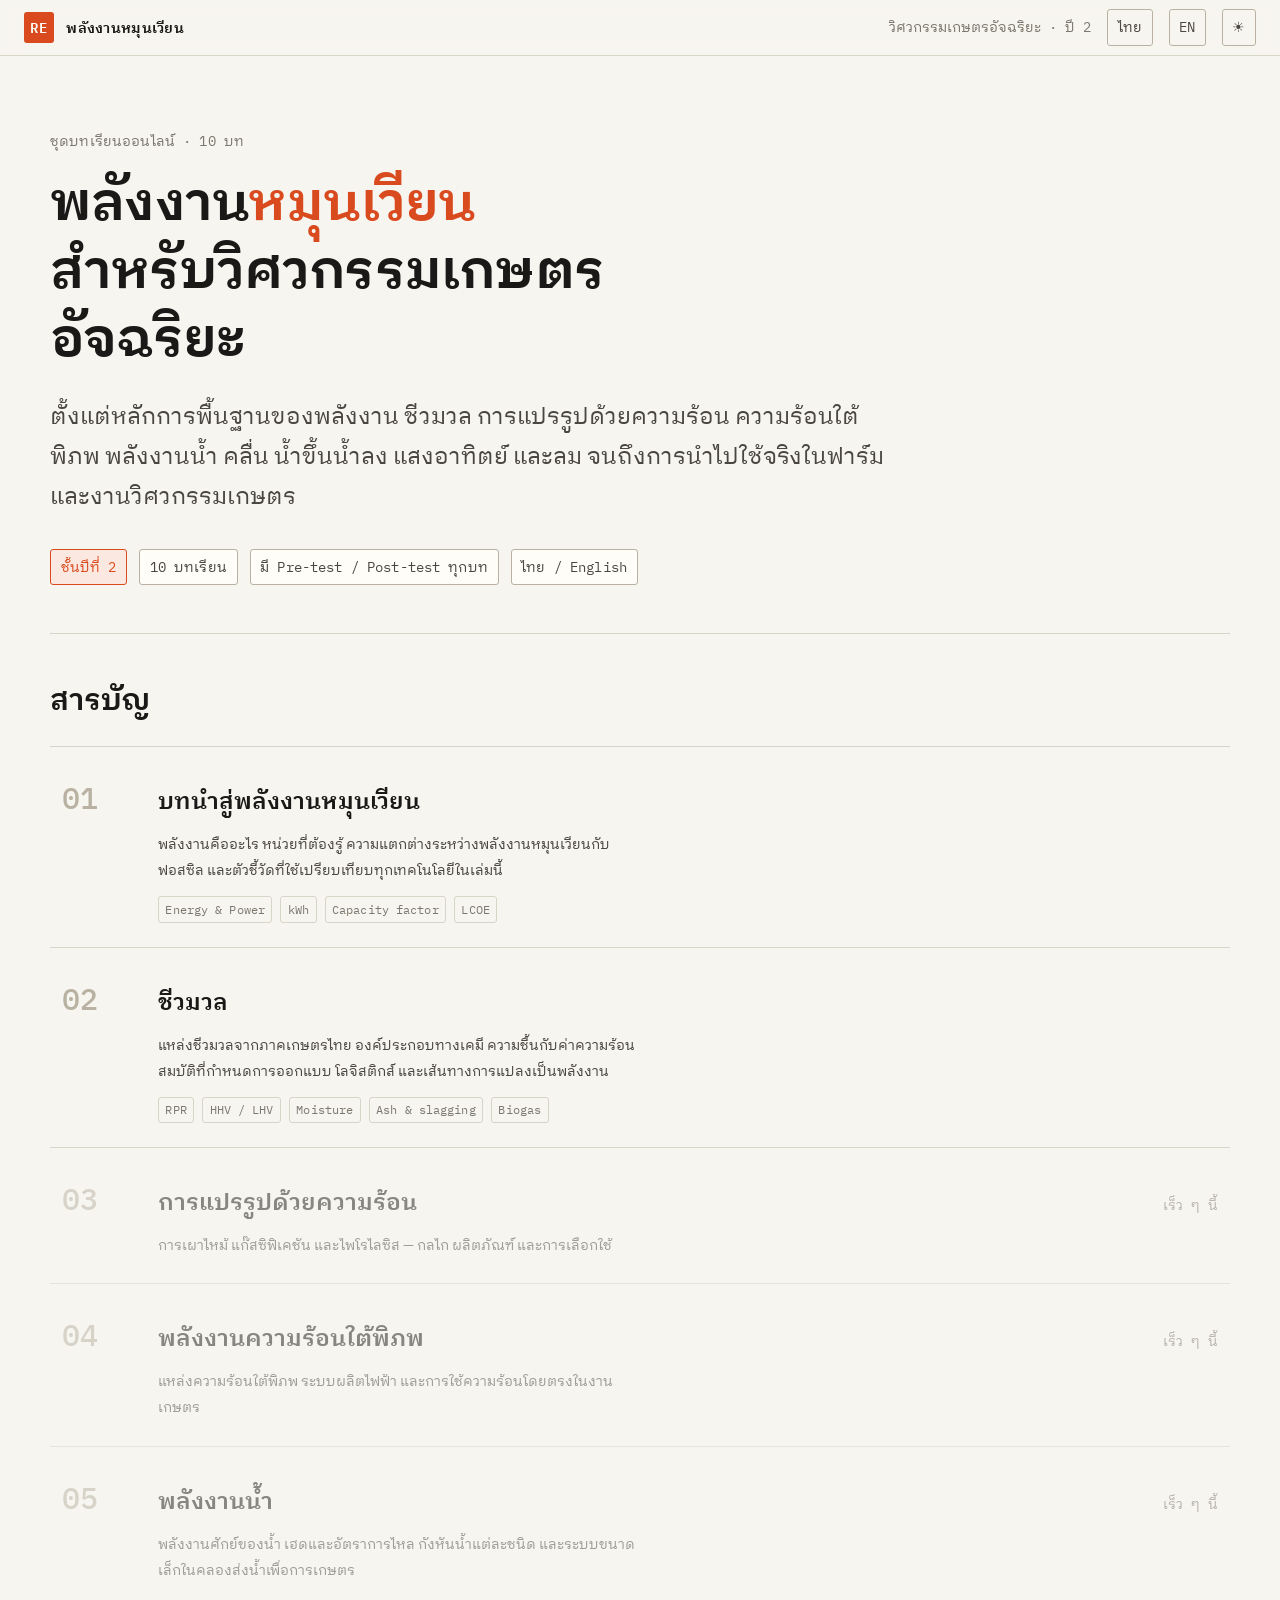
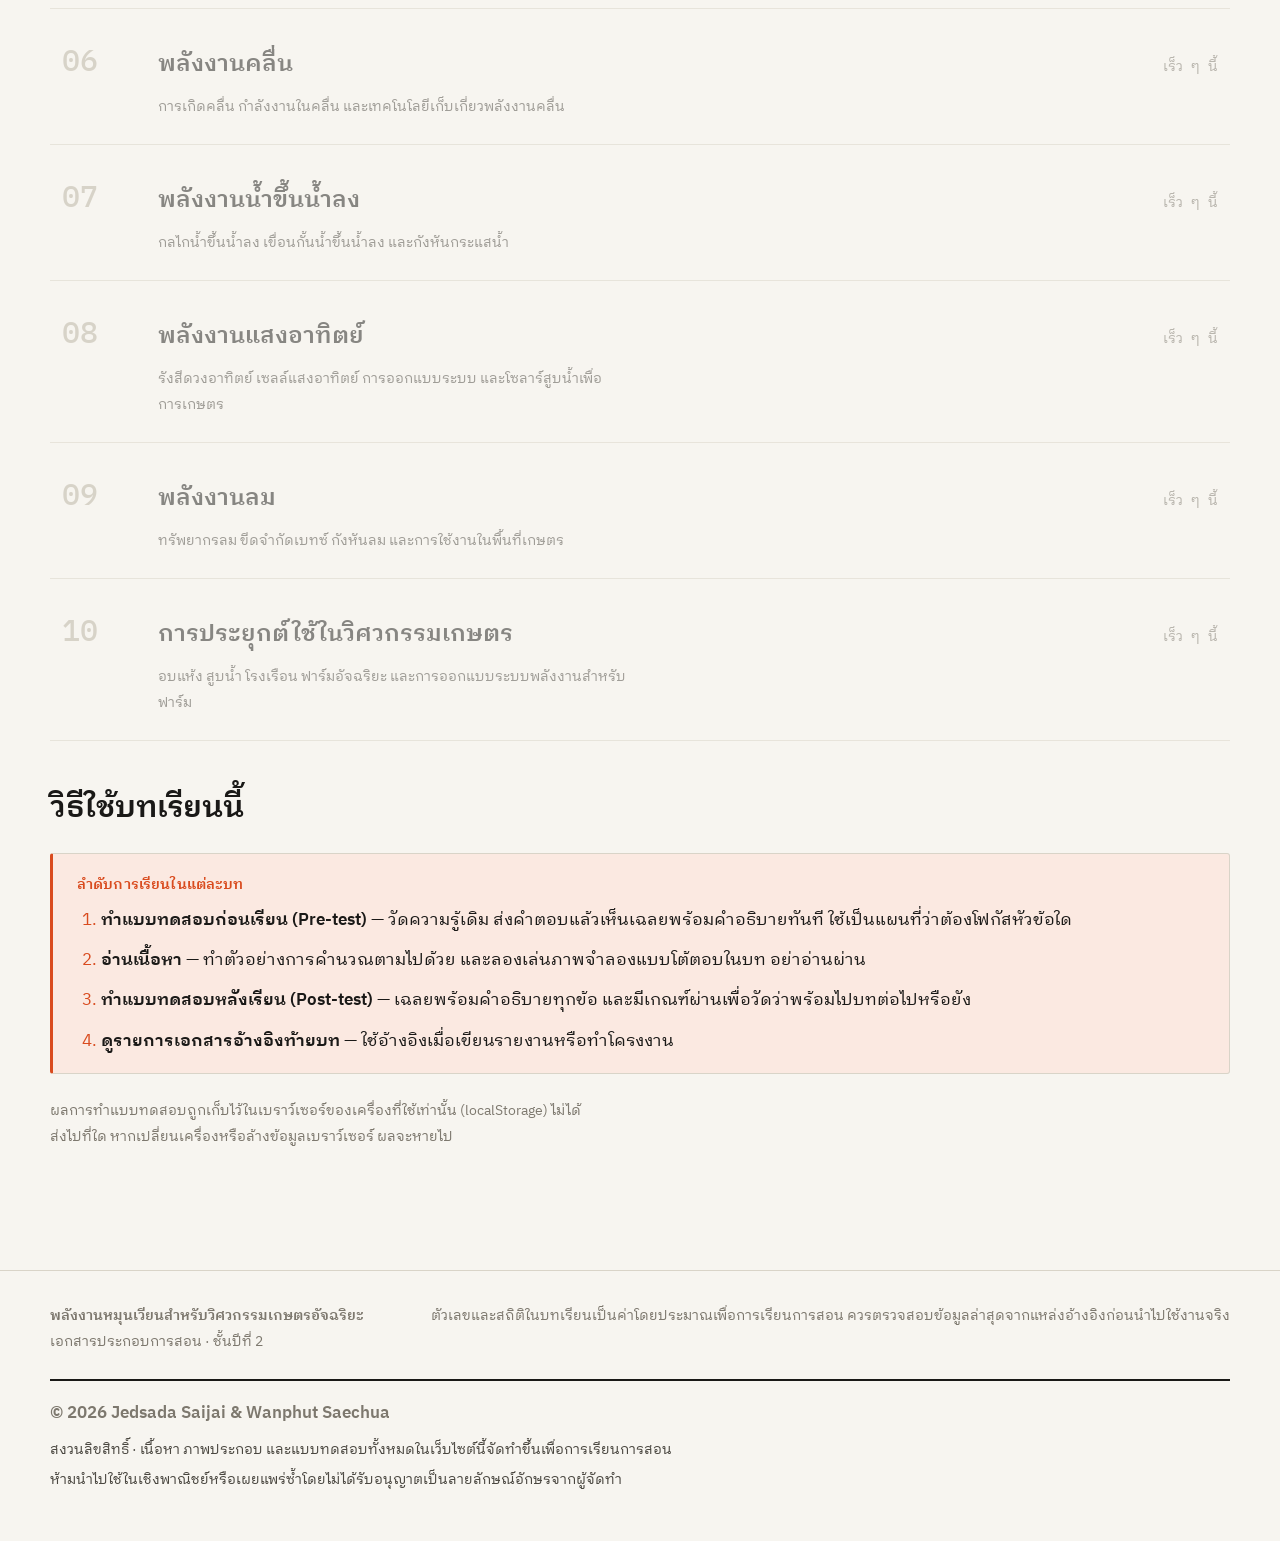
==== commit 629909ce: "Add chapter 2: Biomass - Thai agricultural residue streams with residue-to-product ratios - Moisture" ====
--- a/index.html
+++ b/index.html
@@ -105,7 +105,7 @@
         </li>
 
         <li>
-          <a class="chapter-card" href="#" aria-disabled="true">
+          <a class="chapter-card" href="chapters/02-biomass.html">
             <span class="chapter-card__num">02</span>
             <span>
               <span class="chapter-card__title">
@@ -113,13 +113,18 @@
                 <span class="en">Biomass</span>
               </span>
               <span class="chapter-card__desc">
-                <span class="th">แหล่งชีวมวลจากภาคเกษตร องค์ประกอบ ค่าความร้อน ความชื้น และการจัดการวัตถุดิบ</span>
-                <span class="en">Agricultural biomass resources, composition, heating value, moisture and feedstock logistics.</span>
-              </span>
-            </span>
-            <span class="chapter-card__status">
-              <span class="th">เร็ว ๆ นี้</span><span class="en">Coming soon</span>
-            </span>
+                <span class="th">แหล่งชีวมวลจากภาคเกษตรไทย องค์ประกอบทางเคมี ความชื้นกับค่าความร้อน สมบัติที่กำหนดการออกแบบ โลจิสติกส์ และเส้นทางการแปลงเป็นพลังงาน</span>
+                <span class="en">Thai agricultural residues, chemical composition, moisture versus heating value, the properties that drive design, logistics, and the routes to energy.</span>
+              </span>
+              <span class="chapter-card__tags">
+                <span class="tag">RPR</span>
+                <span class="tag">HHV / LHV</span>
+                <span class="tag">Moisture</span>
+                <span class="tag">Ash &amp; slagging</span>
+                <span class="tag">Biogas</span>
+              </span>
+            </span>
+            <span class="chapter-card__status" data-progress-for="02"></span>
           </a>
         </li>
 
--- a/assets/css/anim.css
+++ b/assets/css/anim.css
@@ -173,6 +173,67 @@
 .preset:hover { border-color: var(--accent); color: var(--accent); }
 .preset.is-on { border-color: var(--accent); background: var(--accent-soft); color: var(--accent); font-weight: 600; }
 
+/* ---------- 6b. Stacked energy bar (demo: moisture vs usable energy) ---------- */
+.sbar {
+  display: flex;
+  gap: 2px;                       /* the surface showing through separates segments */
+  height: 46px;
+  background: var(--paper-2);
+  border: 1px solid var(--rule);
+  border-radius: var(--radius);
+  overflow: hidden;
+}
+.sbar__seg {
+  min-width: 0;
+  display: flex; align-items: center; justify-content: center;
+  font-family: var(--f-mono); font-size: 0.72rem;
+  color: var(--paper-2);
+  white-space: nowrap; overflow: hidden;
+  transition: width .45s cubic-bezier(.22, .61, .36, 1);
+}
+.sbar__seg--usable { background: var(--accent); }
+.sbar__seg--moist  { background: var(--blue); }
+.sbar__seg--hyd    { background: var(--amber); }
+.sbar__seg--water  { background: var(--ink-3); opacity: .45; }
+html[data-theme="dark"] .sbar__seg { color: var(--paper); }
+
+.sbar-legend {
+  display: flex; flex-wrap: wrap; gap: var(--sp-4);
+  margin-top: var(--sp-3); font-size: var(--step--1);
+}
+.sbar-legend span.key {
+  display: inline-flex; align-items: center; gap: var(--sp-2);
+  color: var(--ink-2);
+}
+.sbar-legend i {
+  width: 14px; height: 10px; border-radius: 2px; flex: none;
+}
+.sbar-legend .k-usable { background: var(--accent); }
+.sbar-legend .k-moist  { background: var(--blue); }
+.sbar-legend .k-hyd    { background: var(--amber); }
+.sbar-legend .k-water  { background: var(--ink-3); opacity: .45; }
+
+.sbar-scale {
+  display: flex; justify-content: space-between;
+  font-family: var(--f-mono); font-size: 0.72rem; color: var(--ink-3);
+  margin-top: var(--sp-2);
+}
+
+.demo__field input[type="number"] {
+  width: 8rem; padding: 0.35rem 0.5rem;
+  border: 1px solid var(--rule-strong); border-radius: var(--radius);
+  background: var(--paper); font-family: var(--f-mono);
+  font-variant-numeric: tabular-nums;
+}
+
+.demo__warn {
+  padding: var(--sp-3) var(--sp-5);
+  border-top: 1px solid var(--rule);
+  background: var(--amber-soft);
+  color: var(--amber);
+  font-size: var(--step--1); font-weight: 600;
+}
+
 /* ---------- 7. Reduced motion ---------- */
 @media (prefers-reduced-motion: reduce) {
   .anim-ready [data-reveal],
@@ -180,5 +241,6 @@
   .figure.is-in .dg-flow,
   .demo.is-running .pe-pipe-flow,
   .demo.is-running .pe-pump { animation: none !important; }
-  .cf-fill { transition: none !important; }
-}
+  .cf-fill,
+  .sbar__seg { transition: none !important; }
+}
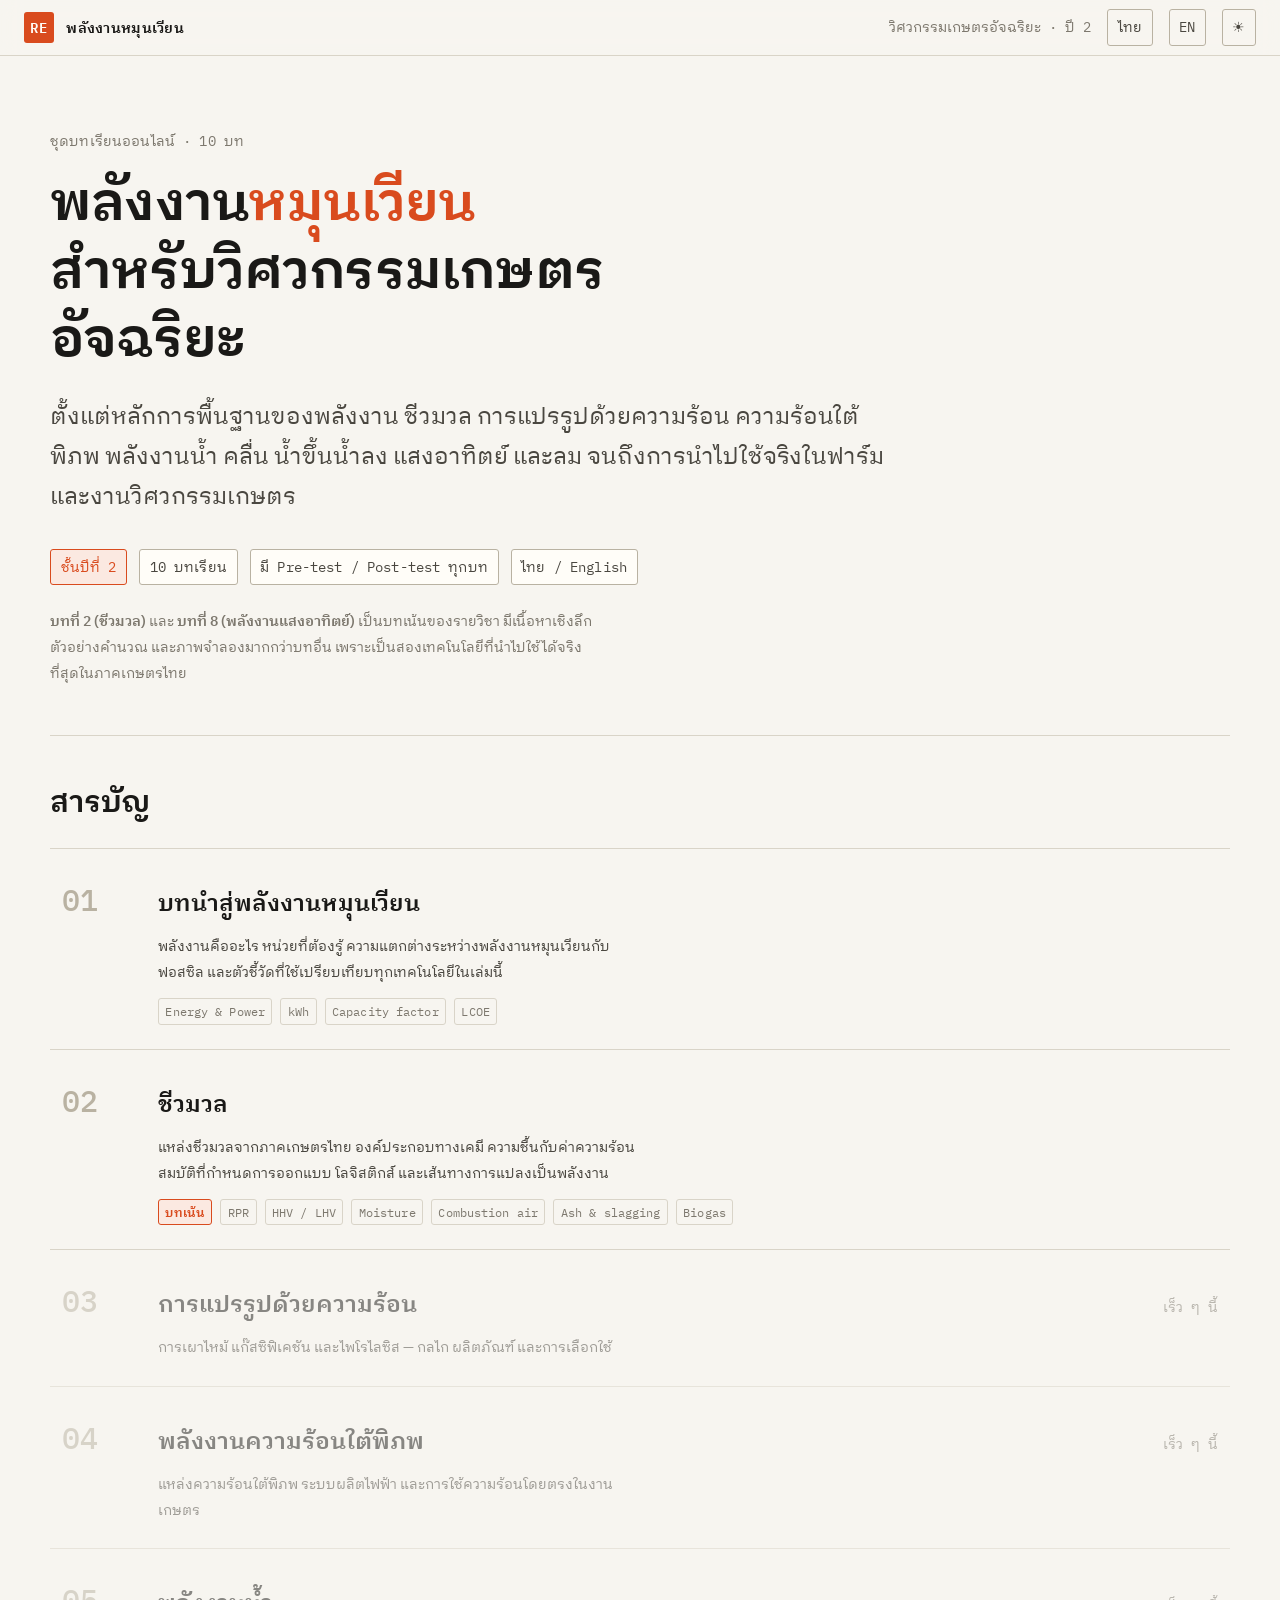
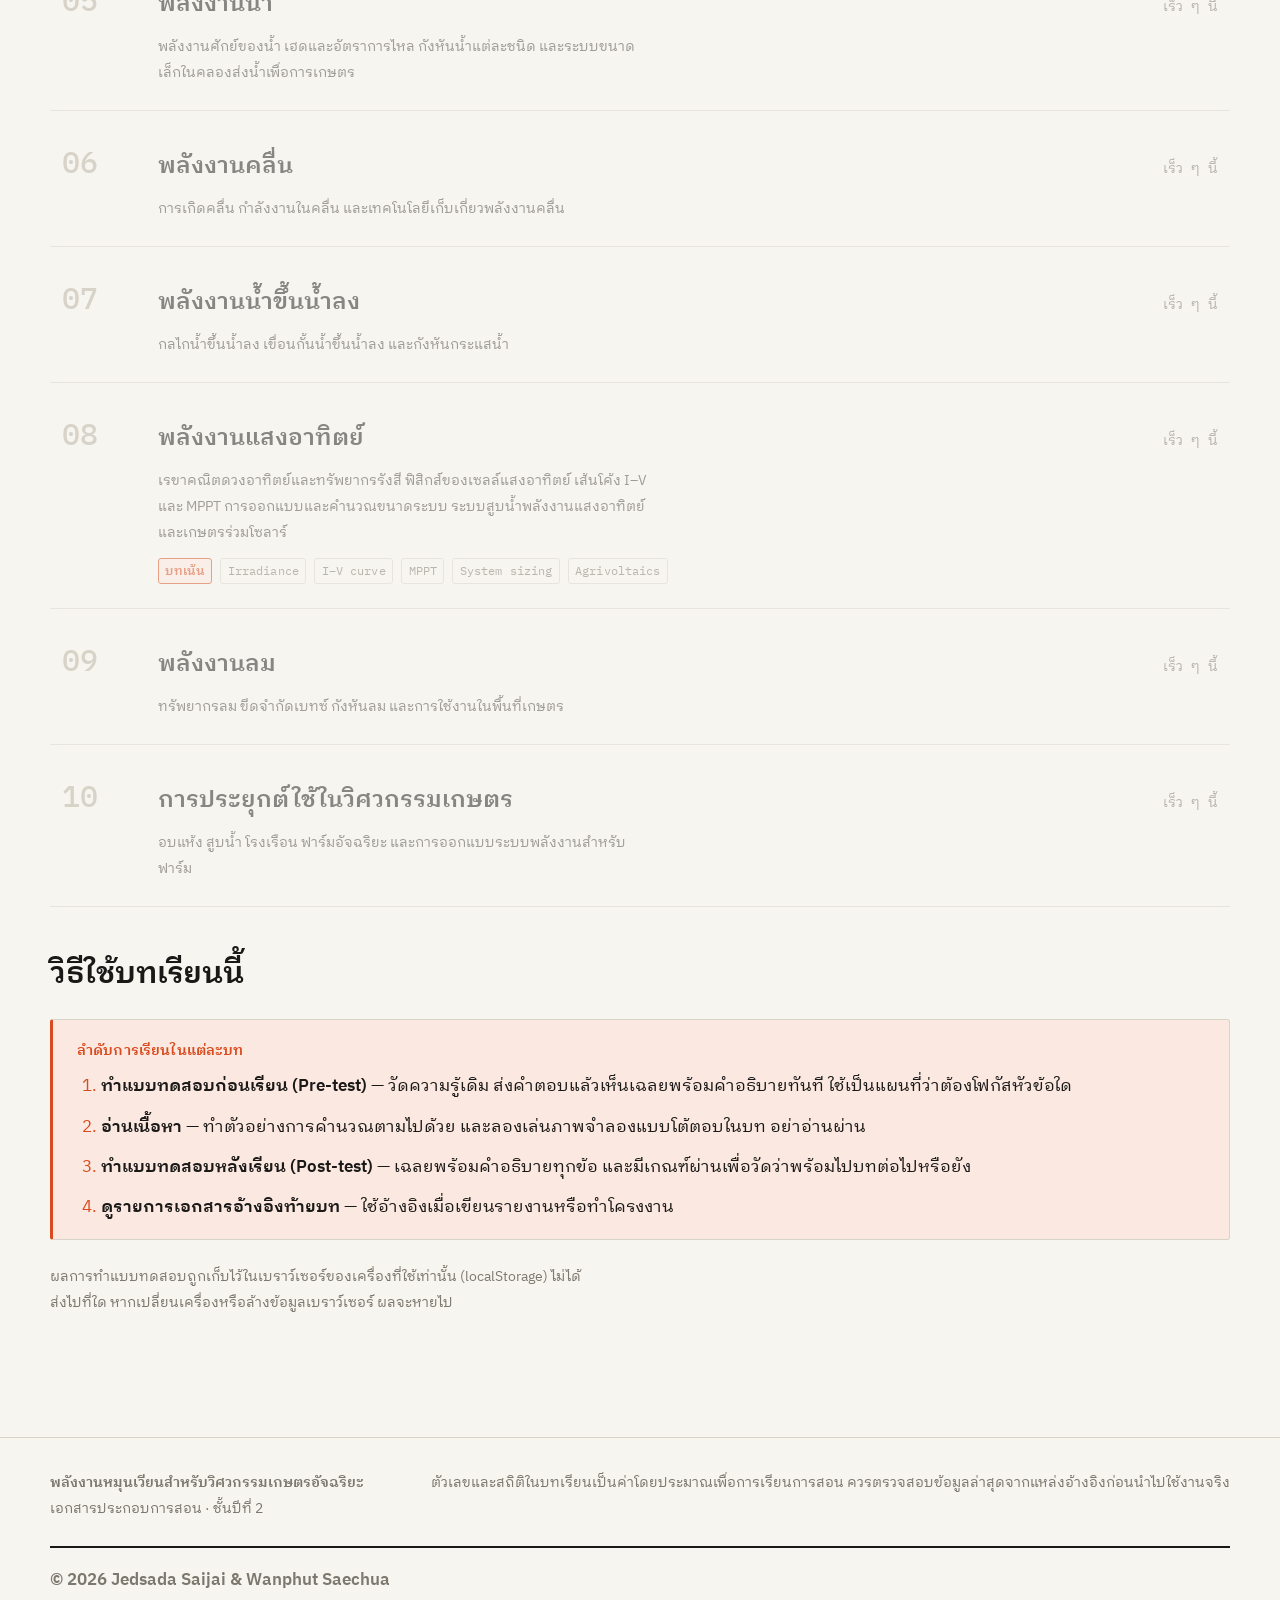
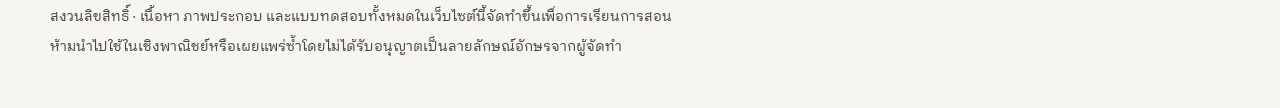
==== commit c723f378: "Deepen chapter 2, rename programme, mark core chapters Chapter 2 is now a core chapter of the course" ====
--- a/index.html
+++ b/index.html
@@ -4,7 +4,7 @@
 <meta charset="utf-8">
 <meta name="viewport" content="width=device-width, initial-scale=1">
 <title>พลังงานหมุนเวียน · Renewable Energy</title>
-<meta name="description" content="บทเรียนพลังงานหมุนเวียนสำหรับนักศึกษาวิศวกรรมเกษตรอัจฉริยะ ชั้นปีที่ 2 — Renewable energy course for 2nd-year Smart Agricultural Engineering students.">
+<meta name="description" content="บทเรียนพลังงานหมุนเวียนสำหรับนักศึกษาวิศวกรรมเกษตรอัจฉริยะ ชั้นปีที่ 2 — Renewable energy course for 2nd-year Agri-Intelligence Engineering students.">
 <link rel="preconnect" href="https://fonts.googleapis.com">
 <link rel="preconnect" href="https://fonts.gstatic.com" crossorigin>
 <link href="https://fonts.googleapis.com/css2?family=IBM+Plex+Mono:wght@400;500;600&family=IBM+Plex+Sans:wght@400;500;600;700&family=IBM+Plex+Sans+Thai+Looped:wght@400;500;600;700&display=swap" rel="stylesheet">
@@ -29,7 +29,7 @@
   <span class="topbar__spacer"></span>
   <span class="topbar__crumb">
     <span class="th">วิศวกรรมเกษตรอัจฉริยะ · ปี 2</span>
-    <span class="en">Smart Agricultural Engineering · Year 2</span>
+    <span class="en">Agri-Intelligence Engineering · Year 2</span>
   </span>
   <button class="btn-toggle" data-lang-btn="th" aria-pressed="true">ไทย</button>
   <button class="btn-toggle" data-lang-btn="en" aria-pressed="false">EN</button>
@@ -46,7 +46,7 @@
       </span>
       <h1>
         <span class="th">พลังงาน<span class="accent">หมุนเวียน</span><br>สำหรับวิศวกรรมเกษตรอัจฉริยะ</span>
-        <span class="en"><span class="accent">Renewable</span> Energy<br>for Smart Agricultural Engineering</span>
+        <span class="en"><span class="accent">Renewable</span> Energy<br>for Agri-Intelligence Engineering</span>
       </h1>
       <p class="lead">
         <span class="th">ตั้งแต่หลักการพื้นฐานของพลังงาน ชีวมวล การแปรรูปด้วยความร้อน ความร้อนใต้พิภพ พลังงานน้ำ คลื่น น้ำขึ้นน้ำลง แสงอาทิตย์ และลม จนถึงการนำไปใช้จริงในฟาร์มและงานวิศวกรรมเกษตร</span>
@@ -64,6 +64,10 @@
         </span>
         <span class="chip">ไทย / English</span>
       </div>
+      <p class="small muted" style="margin-top:var(--sp-5)">
+        <span class="th"><strong>บทที่ 2 (ชีวมวล)</strong> และ <strong>บทที่ 8 (พลังงานแสงอาทิตย์)</strong> เป็นบทเน้นของรายวิชา มีเนื้อหาเชิงลึก ตัวอย่างคำนวณ และภาพจำลองมากกว่าบทอื่น เพราะเป็นสองเทคโนโลยีที่นำไปใช้ได้จริงที่สุดในภาคเกษตรไทย</span>
+        <span class="en"><strong>Chapter 2 (Biomass)</strong> and <strong>Chapter 8 (Solar)</strong> are the core chapters, carrying more depth, more worked examples and more interactive models than the rest — they are the two technologies most deployable in Thai agriculture.</span>
+      </p>
     </section>
 
     <section class="chapters">
@@ -117,9 +121,11 @@
                 <span class="en">Thai agricultural residues, chemical composition, moisture versus heating value, the properties that drive design, logistics, and the routes to energy.</span>
               </span>
               <span class="chapter-card__tags">
+                <span class="tag tag--core"><span class="th">บทเน้น</span><span class="en">Core chapter</span></span>
                 <span class="tag">RPR</span>
                 <span class="tag">HHV / LHV</span>
                 <span class="tag">Moisture</span>
+                <span class="tag">Combustion air</span>
                 <span class="tag">Ash &amp; slagging</span>
                 <span class="tag">Biogas</span>
               </span>
@@ -232,8 +238,16 @@
                 <span class="en">Solar Energy</span>
               </span>
               <span class="chapter-card__desc">
-                <span class="th">รังสีดวงอาทิตย์ เซลล์แสงอาทิตย์ การออกแบบระบบ และโซลาร์สูบน้ำเพื่อการเกษตร</span>
-                <span class="en">Solar radiation, PV cells, system design and solar pumping for farms.</span>
+                <span class="th">เรขาคณิตดวงอาทิตย์และทรัพยากรรังสี ฟิสิกส์ของเซลล์แสงอาทิตย์ เส้นโค้ง I–V และ MPPT การออกแบบและคำนวณขนาดระบบ ระบบสูบน้ำพลังงานแสงอาทิตย์ และเกษตรร่วมโซลาร์</span>
+                <span class="en">Solar geometry and the radiation resource, PV cell physics, I–V curves and MPPT, system sizing, solar pumping, and agrivoltaics.</span>
+              </span>
+              <span class="chapter-card__tags">
+                <span class="tag tag--core"><span class="th">บทเน้น</span><span class="en">Core chapter</span></span>
+                <span class="tag">Irradiance</span>
+                <span class="tag">I–V curve</span>
+                <span class="tag">MPPT</span>
+                <span class="tag">System sizing</span>
+                <span class="tag">Agrivoltaics</span>
               </span>
             </span>
             <span class="chapter-card__status">
@@ -326,7 +340,7 @@
       <div>
         <strong>
           <span class="th">พลังงานหมุนเวียนสำหรับวิศวกรรมเกษตรอัจฉริยะ</span>
-          <span class="en">Renewable Energy for Smart Agricultural Engineering</span>
+          <span class="en">Renewable Energy for Agri-Intelligence Engineering</span>
         </strong>
         <p class="small">
           <span class="th">เอกสารประกอบการสอน · ชั้นปีที่ 2</span>
--- a/assets/css/base.css
+++ b/assets/css/base.css
@@ -321,6 +321,7 @@
 }
 
 h3 { margin-top: var(--sp-6); }
+h4 { margin-top: var(--sp-5); }
 
 /* ---------- 8. Footer ---------- */
 .footer {
--- a/assets/css/components.css
+++ b/assets/css/components.css
@@ -67,6 +67,12 @@
   color: var(--ink-3); border: 1px solid var(--rule);
   border-radius: var(--radius); padding: 0.1rem 0.4rem;
 }
+/* marks the chapters the course treats in greatest depth */
+.tag--core {
+  border-color: var(--accent); color: var(--accent);
+  background: var(--accent-soft); font-weight: 600;
+}
+html[data-lang="th"] .tag { letter-spacing: 0.01em; text-transform: none; }
 .chapter-card__status {
   font-family: var(--f-mono); font-size: var(--step--1);
   color: var(--ink-3); white-space: nowrap; text-align: right;
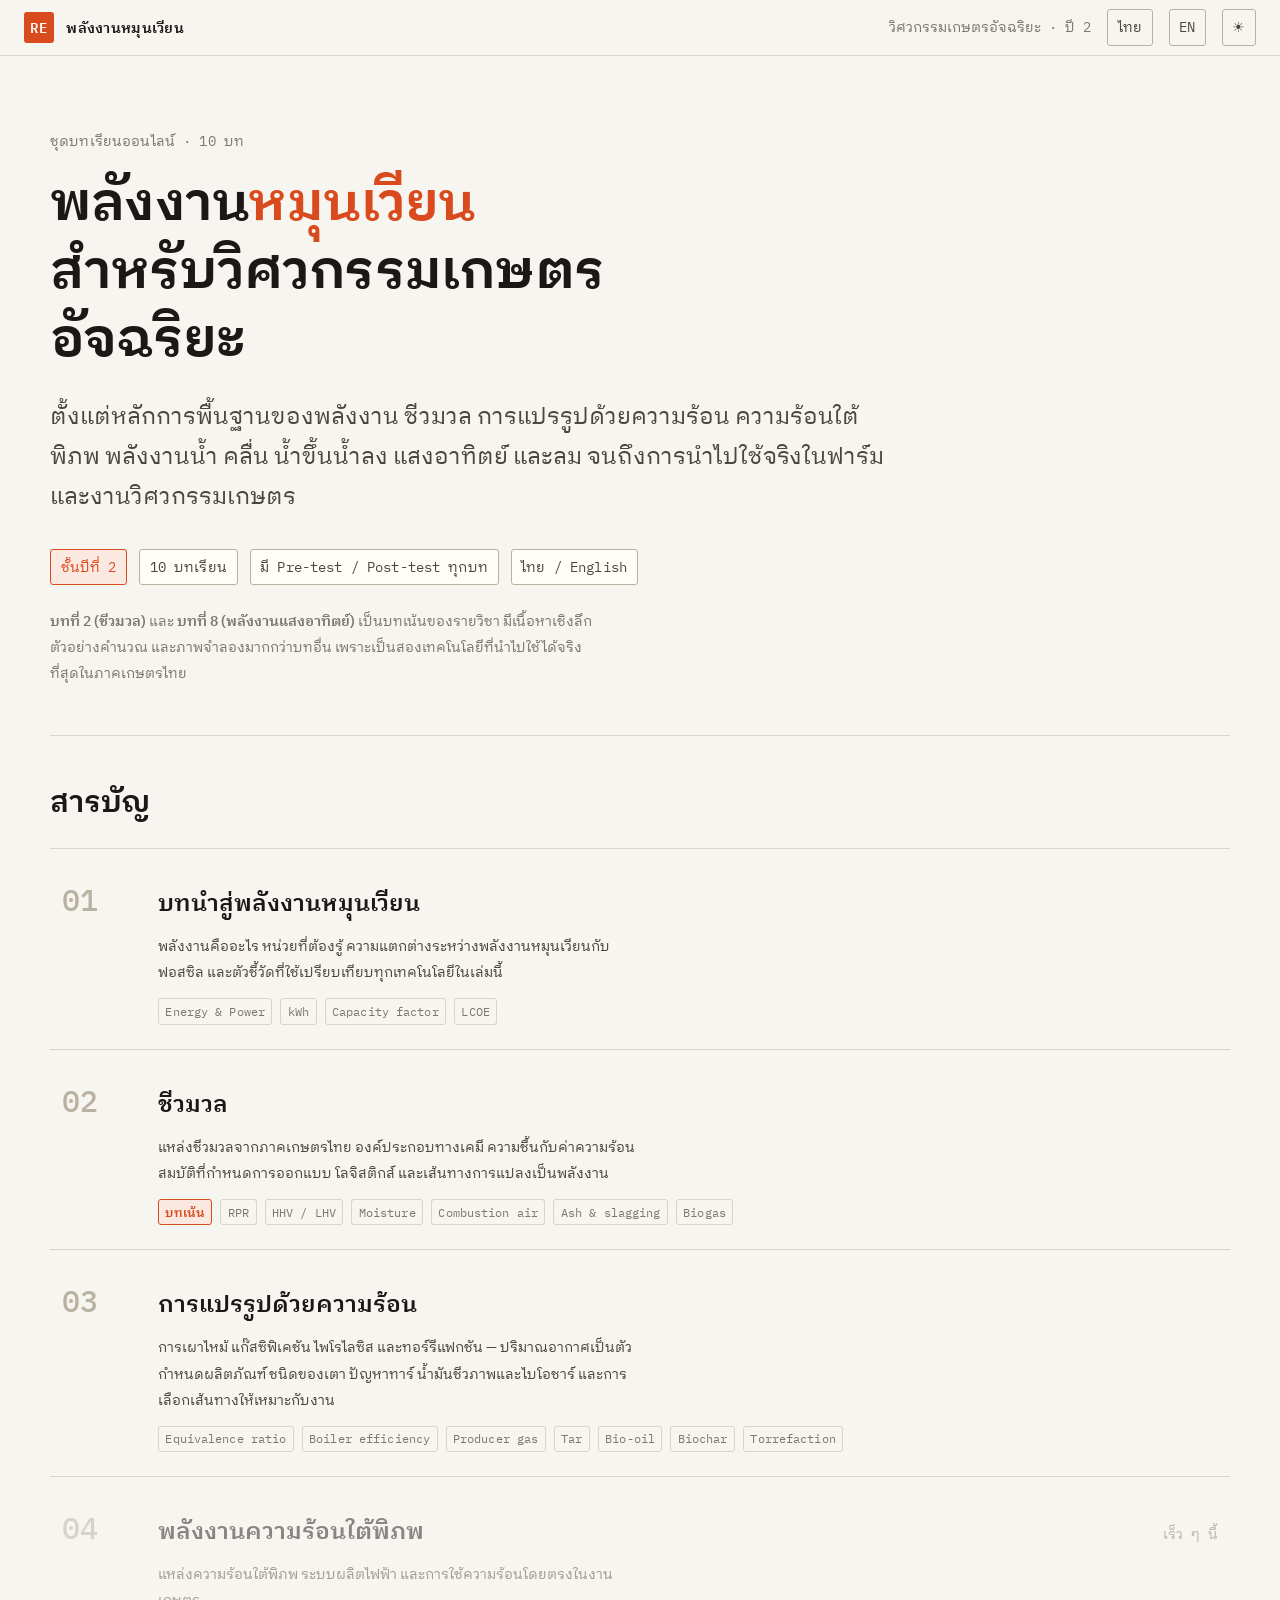
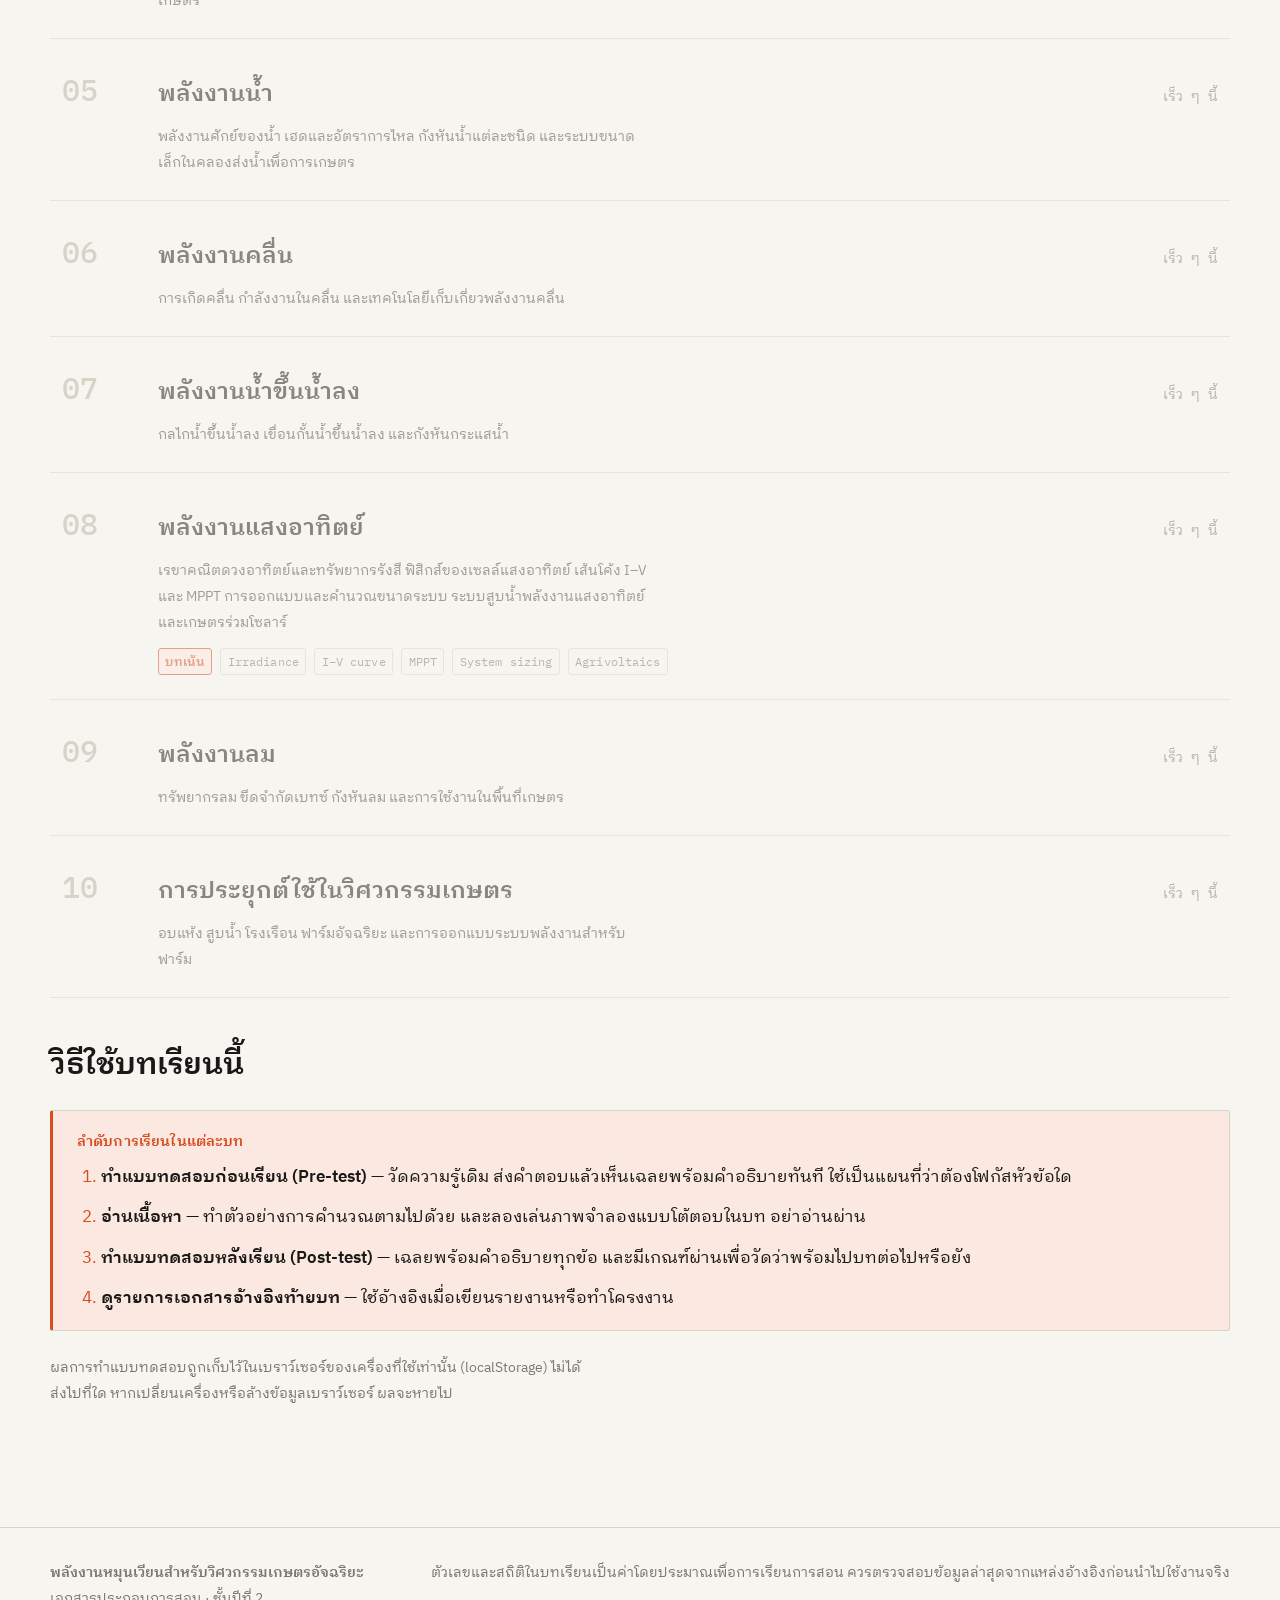
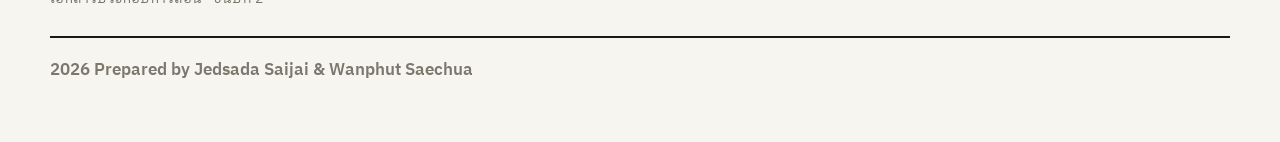
==== commit fb307a53: "Add chapter 3 (thermal conversion) and simplify the footer credit Chapter 3 covers combustion, gasif" ====
--- a/index.html
+++ b/index.html
@@ -135,7 +135,7 @@
         </li>
 
         <li>
-          <a class="chapter-card" href="#" aria-disabled="true">
+          <a class="chapter-card" href="chapters/03-thermal-conversion.html">
             <span class="chapter-card__num">03</span>
             <span>
               <span class="chapter-card__title">
@@ -143,13 +143,20 @@
                 <span class="en">Thermal Conversion</span>
               </span>
               <span class="chapter-card__desc">
-                <span class="th">การเผาไหม้ แก๊สซิฟิเคชัน และไพโรไลซิส — กลไก ผลิตภัณฑ์ และการเลือกใช้</span>
-                <span class="en">Combustion, gasification and pyrolysis — mechanisms, products and how to choose between them.</span>
-              </span>
-            </span>
-            <span class="chapter-card__status">
-              <span class="th">เร็ว ๆ นี้</span><span class="en">Coming soon</span>
-            </span>
+                <span class="th">การเผาไหม้ แก๊สซิฟิเคชัน ไพโรไลซิส และทอร์รีแฟกชัน — ปริมาณอากาศเป็นตัวกำหนดผลิตภัณฑ์ ชนิดของเตา ปัญหาทาร์ น้ำมันชีวภาพและไบโอชาร์ และการเลือกเส้นทางให้เหมาะกับงาน</span>
+                <span class="en">Combustion, gasification, pyrolysis and torrefaction — air supply decides the product, plus reactor types, the tar problem, bio-oil and biochar, and how to choose a route.</span>
+              </span>
+              <span class="chapter-card__tags">
+                <span class="tag">Equivalence ratio</span>
+                <span class="tag">Boiler efficiency</span>
+                <span class="tag">Producer gas</span>
+                <span class="tag">Tar</span>
+                <span class="tag">Bio-oil</span>
+                <span class="tag">Biochar</span>
+                <span class="tag">Torrefaction</span>
+              </span>
+            </span>
+            <span class="chapter-card__status" data-progress-for="03"></span>
           </a>
         </li>
 
@@ -354,15 +361,7 @@
     </div>
 
     <div class="copyright">
-      <span class="copyright__authors">© 2026 Jedsada Saijai &amp; Wanphut Saechua</span>
-      <span class="copyright__line">
-        <span class="th">สงวนลิขสิทธิ์ · เนื้อหา ภาพประกอบ และแบบทดสอบทั้งหมดในเว็บไซต์นี้จัดทำขึ้นเพื่อการเรียนการสอน</span>
-        <span class="en">All rights reserved. All text, figures and assessments on this site were prepared for teaching purposes.</span>
-      </span>
-      <span class="copyright__line">
-        <span class="th">ห้ามนำไปใช้ในเชิงพาณิชย์หรือเผยแพร่ซ้ำโดยไม่ได้รับอนุญาตเป็นลายลักษณ์อักษรจากผู้จัดทำ</span>
-        <span class="en">No commercial use or redistribution without the authors’ written permission.</span>
-      </span>
+      <span class="copyright__authors">2026 Prepared by Jedsada Saijai &amp; Wanphut Saechua</span>
     </div>
   </div>
 </footer>
--- a/assets/css/anim.css
+++ b/assets/css/anim.css
@@ -214,10 +214,13 @@
 .sbar-legend .k-water  { background: var(--ink-3); opacity: .45; }
 
 .sbar-scale {
-  display: flex; justify-content: space-between;
+  display: flex; justify-content: space-between; gap: var(--sp-4);
   font-family: var(--f-mono); font-size: 0.72rem; color: var(--ink-3);
   margin-top: var(--sp-2);
 }
+/* a caption that introduces a bar, rather than labelling the one above it */
+.sbar-scale + .sbar { margin-top: var(--sp-2); }
+.sbar-legend + .sbar-scale { margin-top: var(--sp-5); }
 
 .demo__field input[type="number"] {
   width: 8rem; padding: 0.35rem 0.5rem;
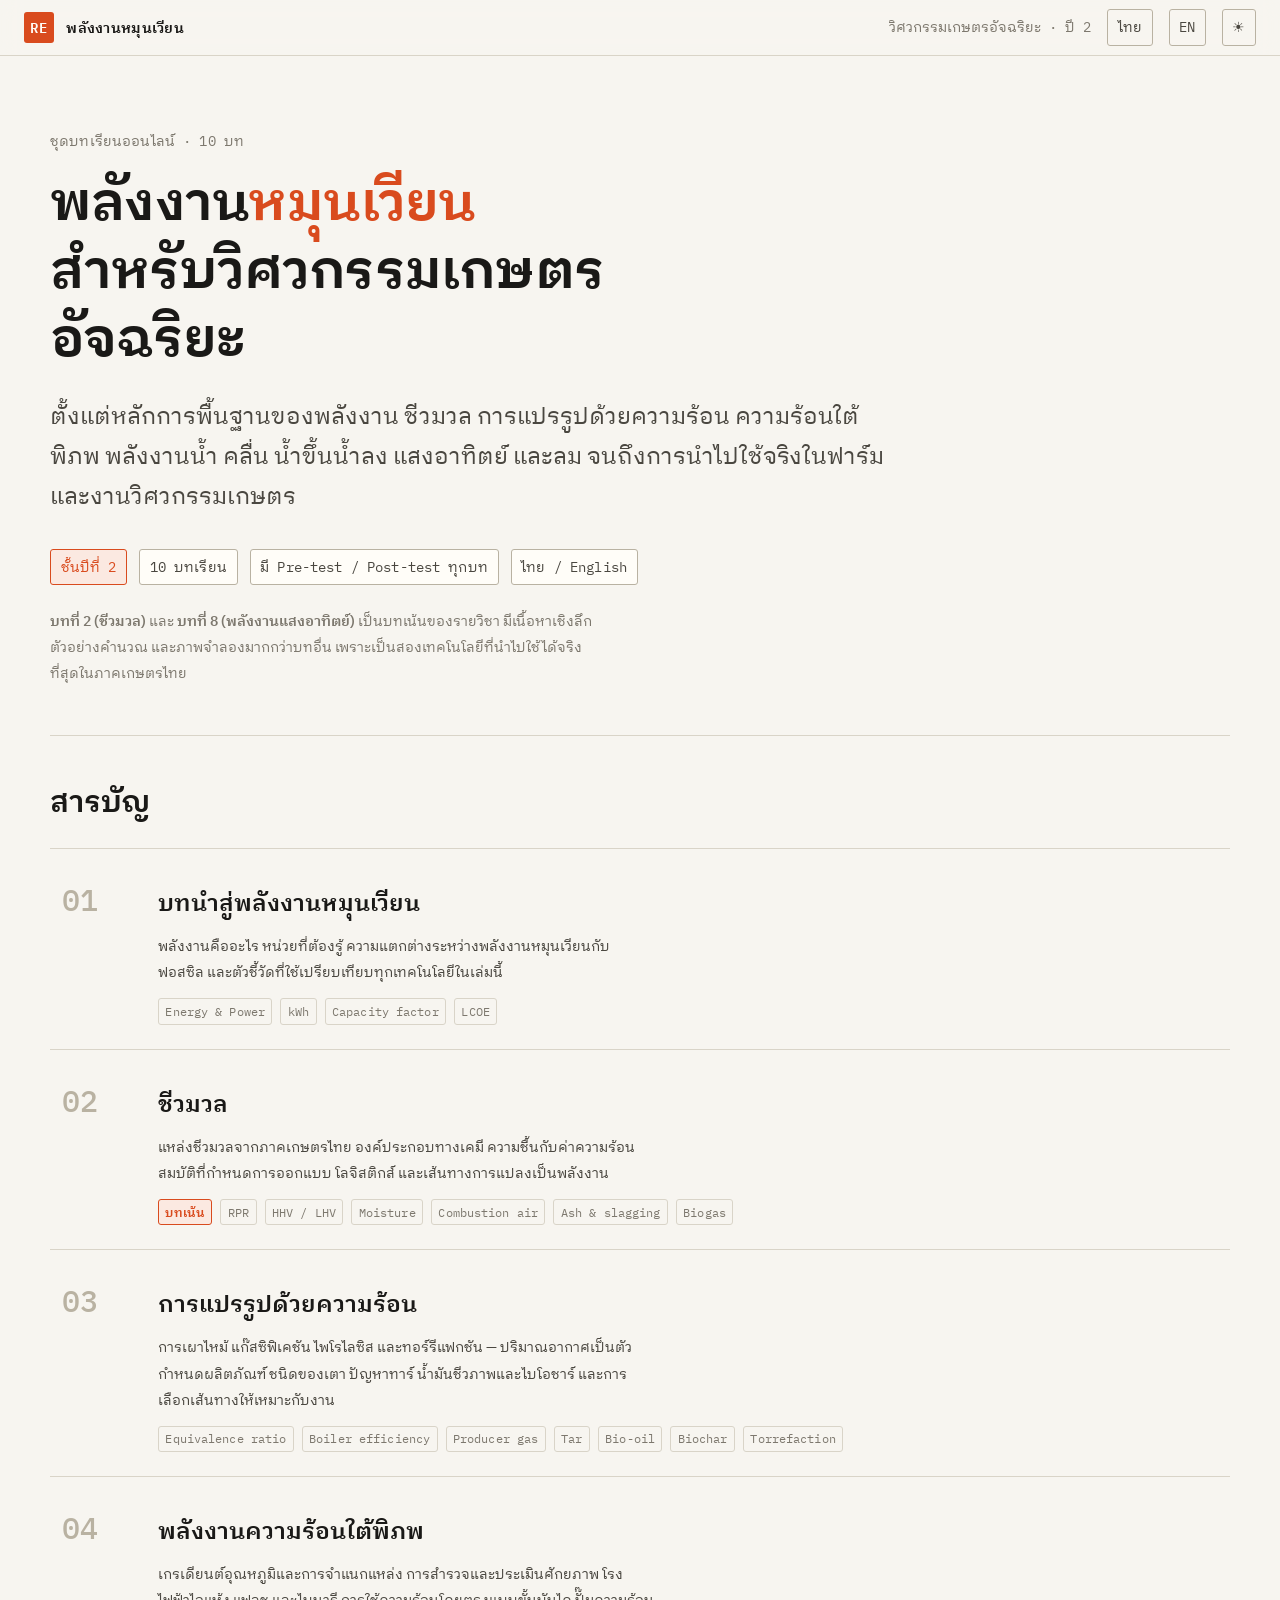
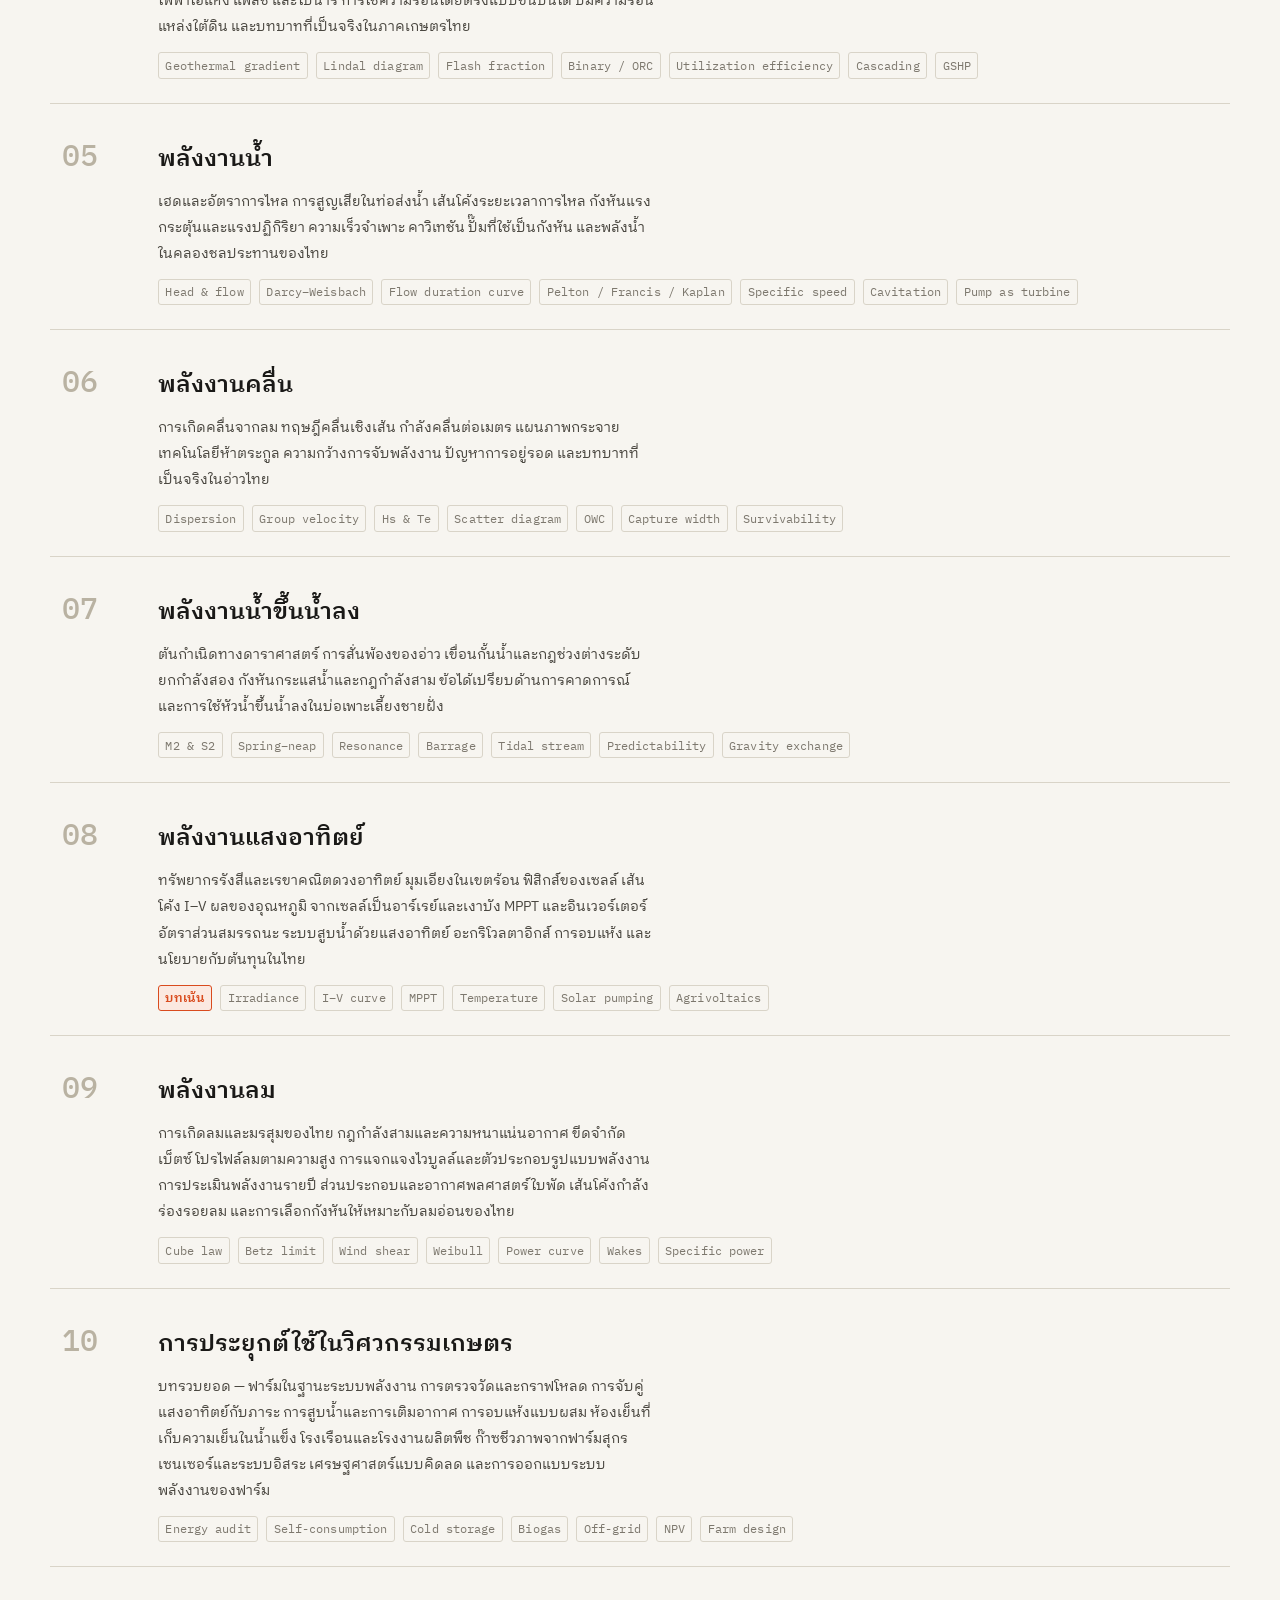
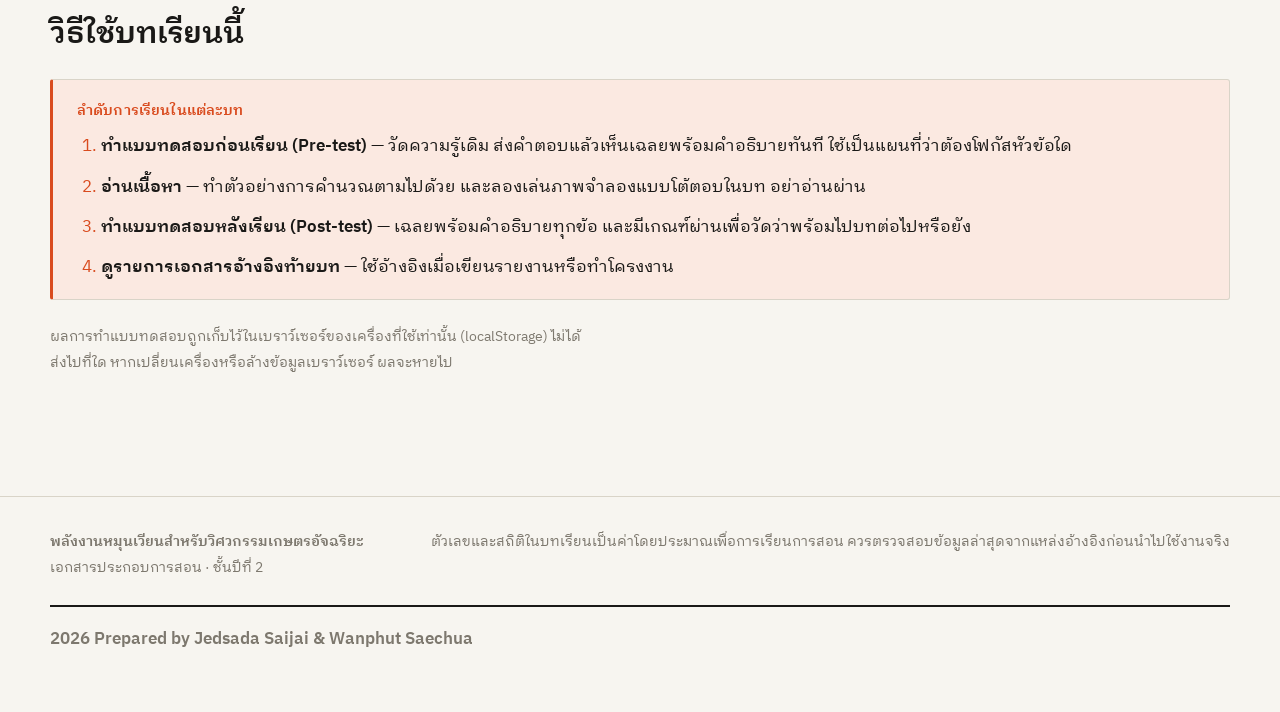
==== commit e50acf1d: "Add chapters 4-10 and complete the course - Chapters 4-7 and 9: geothermal, hydro, wave, tidal and w" ====
--- a/index.html
+++ b/index.html
@@ -161,7 +161,7 @@
         </li>
 
         <li>
-          <a class="chapter-card" href="#" aria-disabled="true">
+          <a class="chapter-card" href="chapters/04-geothermal.html">
             <span class="chapter-card__num">04</span>
             <span>
               <span class="chapter-card__title">
@@ -169,18 +169,25 @@
                 <span class="en">Geothermal Energy</span>
               </span>
               <span class="chapter-card__desc">
-                <span class="th">แหล่งความร้อนใต้พิภพ ระบบผลิตไฟฟ้า และการใช้ความร้อนโดยตรงในงานเกษตร</span>
-                <span class="en">Geothermal resources, power cycles, and direct heat use in agriculture.</span>
-              </span>
-            </span>
-            <span class="chapter-card__status">
-              <span class="th">เร็ว ๆ นี้</span><span class="en">Coming soon</span>
-            </span>
-          </a>
-        </li>
-
-        <li>
-          <a class="chapter-card" href="#" aria-disabled="true">
+                <span class="th">เกรเดียนต์อุณหภูมิและการจำแนกแหล่ง การสำรวจและประเมินศักยภาพ โรงไฟฟ้าไอแห้ง แฟลช และไบนารี การใช้ความร้อนโดยตรงแบบขั้นบันได ปั๊มความร้อนแหล่งใต้ดิน และบทบาทที่เป็นจริงในภาคเกษตรไทย</span>
+                <span class="en">Gradients and resource classes, exploration and assessment, dry-steam, flash and binary plants, cascaded direct use, ground-source heat pumps, and the realistic role in Thai agriculture.</span>
+              </span>
+              <span class="chapter-card__tags">
+                <span class="tag">Geothermal gradient</span>
+                <span class="tag">Lindal diagram</span>
+                <span class="tag">Flash fraction</span>
+                <span class="tag">Binary / ORC</span>
+                <span class="tag">Utilization efficiency</span>
+                <span class="tag">Cascading</span>
+                <span class="tag">GSHP</span>
+              </span>
+            </span>
+            <span class="chapter-card__status" data-progress-for="04"></span>
+          </a>
+        </li>
+
+        <li>
+          <a class="chapter-card" href="chapters/05-hydro.html">
             <span class="chapter-card__num">05</span>
             <span>
               <span class="chapter-card__title">
@@ -188,18 +195,25 @@
                 <span class="en">Hydro Energy</span>
               </span>
               <span class="chapter-card__desc">
-                <span class="th">พลังงานศักย์ของน้ำ เฮดและอัตราการไหล กังหันน้ำแต่ละชนิด และระบบขนาดเล็กในคลองส่งน้ำเพื่อการเกษตร</span>
-                <span class="en">The potential energy of water, head and flow, turbine types, and micro-hydro on irrigation canals.</span>
-              </span>
-            </span>
-            <span class="chapter-card__status">
-              <span class="th">เร็ว ๆ นี้</span><span class="en">Coming soon</span>
-            </span>
-          </a>
-        </li>
-
-        <li>
-          <a class="chapter-card" href="#" aria-disabled="true">
+                <span class="th">เฮดและอัตราการไหล การสูญเสียในท่อส่งน้ำ เส้นโค้งระยะเวลาการไหล กังหันแรงกระตุ้นและแรงปฏิกิริยา ความเร็วจำเพาะ คาวิเทชัน ปั๊มที่ใช้เป็นกังหัน และพลังน้ำในคลองชลประทานของไทย</span>
+                <span class="en">Head and flow, penstock losses, flow duration curves, impulse and reaction turbines, specific speed, cavitation, pumps as turbines, and hydro in Thai irrigation canals.</span>
+              </span>
+              <span class="chapter-card__tags">
+                <span class="tag">Head &amp; flow</span>
+                <span class="tag">Darcy–Weisbach</span>
+                <span class="tag">Flow duration curve</span>
+                <span class="tag">Pelton / Francis / Kaplan</span>
+                <span class="tag">Specific speed</span>
+                <span class="tag">Cavitation</span>
+                <span class="tag">Pump as turbine</span>
+              </span>
+            </span>
+            <span class="chapter-card__status" data-progress-for="05"></span>
+          </a>
+        </li>
+
+        <li>
+          <a class="chapter-card" href="chapters/06-wave.html">
             <span class="chapter-card__num">06</span>
             <span>
               <span class="chapter-card__title">
@@ -207,18 +221,25 @@
                 <span class="en">Wave Energy</span>
               </span>
               <span class="chapter-card__desc">
-                <span class="th">การเกิดคลื่น กำลังงานในคลื่น และเทคโนโลยีเก็บเกี่ยวพลังงานคลื่น</span>
-                <span class="en">How waves form, the power they carry, and the devices that harvest it.</span>
-              </span>
-            </span>
-            <span class="chapter-card__status">
-              <span class="th">เร็ว ๆ นี้</span><span class="en">Coming soon</span>
-            </span>
-          </a>
-        </li>
-
-        <li>
-          <a class="chapter-card" href="#" aria-disabled="true">
+                <span class="th">การเกิดคลื่นจากลม ทฤษฎีคลื่นเชิงเส้น กำลังคลื่นต่อเมตร แผนภาพกระจาย เทคโนโลยีห้าตระกูล ความกว้างการจับพลังงาน ปัญหาการอยู่รอด และบทบาทที่เป็นจริงในอ่าวไทย</span>
+                <span class="en">Wave generation, linear wave theory, power per metre, scatter diagrams, the five device families, capture width, survivability, and the realistic role in the Gulf of Thailand.</span>
+              </span>
+              <span class="chapter-card__tags">
+                <span class="tag">Dispersion</span>
+                <span class="tag">Group velocity</span>
+                <span class="tag">Hs &amp; Te</span>
+                <span class="tag">Scatter diagram</span>
+                <span class="tag">OWC</span>
+                <span class="tag">Capture width</span>
+                <span class="tag">Survivability</span>
+              </span>
+            </span>
+            <span class="chapter-card__status" data-progress-for="06"></span>
+          </a>
+        </li>
+
+        <li>
+          <a class="chapter-card" href="chapters/07-tidal.html">
             <span class="chapter-card__num">07</span>
             <span>
               <span class="chapter-card__title">
@@ -226,18 +247,25 @@
                 <span class="en">Tidal Energy</span>
               </span>
               <span class="chapter-card__desc">
-                <span class="th">กลไกน้ำขึ้นน้ำลง เขื่อนกั้นน้ำขึ้นน้ำลง และกังหันกระแสน้ำ</span>
-                <span class="en">Tidal mechanics, barrages and tidal-stream turbines.</span>
-              </span>
-            </span>
-            <span class="chapter-card__status">
-              <span class="th">เร็ว ๆ นี้</span><span class="en">Coming soon</span>
-            </span>
-          </a>
-        </li>
-
-        <li>
-          <a class="chapter-card" href="#" aria-disabled="true">
+                <span class="th">ต้นกำเนิดทางดาราศาสตร์ การสั่นพ้องของอ่าว เขื่อนกั้นน้ำและกฎช่วงต่างระดับยกกำลังสอง กังหันกระแสน้ำและกฎกำลังสาม ข้อได้เปรียบด้านการคาดการณ์ และการใช้หัวน้ำขึ้นน้ำลงในบ่อเพาะเลี้ยงชายฝั่ง</span>
+                <span class="en">Astronomical origin, basin resonance, barrages and the range-squared law, stream turbines and the cube law, the predictability advantage, and tidal head in coastal aquaculture.</span>
+              </span>
+              <span class="chapter-card__tags">
+                <span class="tag">M2 &amp; S2</span>
+                <span class="tag">Spring–neap</span>
+                <span class="tag">Resonance</span>
+                <span class="tag">Barrage</span>
+                <span class="tag">Tidal stream</span>
+                <span class="tag">Predictability</span>
+                <span class="tag">Gravity exchange</span>
+              </span>
+            </span>
+            <span class="chapter-card__status" data-progress-for="07"></span>
+          </a>
+        </li>
+
+        <li>
+          <a class="chapter-card" href="chapters/08-solar.html">
             <span class="chapter-card__num">08</span>
             <span>
               <span class="chapter-card__title">
@@ -245,26 +273,25 @@
                 <span class="en">Solar Energy</span>
               </span>
               <span class="chapter-card__desc">
-                <span class="th">เรขาคณิตดวงอาทิตย์และทรัพยากรรังสี ฟิสิกส์ของเซลล์แสงอาทิตย์ เส้นโค้ง I–V และ MPPT การออกแบบและคำนวณขนาดระบบ ระบบสูบน้ำพลังงานแสงอาทิตย์ และเกษตรร่วมโซลาร์</span>
-                <span class="en">Solar geometry and the radiation resource, PV cell physics, I–V curves and MPPT, system sizing, solar pumping, and agrivoltaics.</span>
+                <span class="th">ทรัพยากรรังสีและเรขาคณิตดวงอาทิตย์ มุมเอียงในเขตร้อน ฟิสิกส์ของเซลล์ เส้นโค้ง I–V ผลของอุณหภูมิ จากเซลล์เป็นอาร์เรย์และเงาบัง MPPT และอินเวอร์เตอร์ อัตราส่วนสมรรถนะ ระบบสูบน้ำด้วยแสงอาทิตย์ อะกริโวลตาอิกส์ การอบแห้ง และนโยบายกับต้นทุนในไทย</span>
+                <span class="en">The radiation resource and solar geometry, tilt in the tropics, cell physics, the I–V curve, temperature effects, from cell to array and shading, MPPT and the inverter, performance ratio, solar water pumping, agrivoltaics, solar drying, and Thai policy and cost.</span>
               </span>
               <span class="chapter-card__tags">
                 <span class="tag tag--core"><span class="th">บทเน้น</span><span class="en">Core chapter</span></span>
                 <span class="tag">Irradiance</span>
                 <span class="tag">I–V curve</span>
                 <span class="tag">MPPT</span>
-                <span class="tag">System sizing</span>
+                <span class="tag">Temperature</span>
+                <span class="tag">Solar pumping</span>
                 <span class="tag">Agrivoltaics</span>
               </span>
             </span>
-            <span class="chapter-card__status">
-              <span class="th">เร็ว ๆ นี้</span><span class="en">Coming soon</span>
-            </span>
-          </a>
-        </li>
-
-        <li>
-          <a class="chapter-card" href="#" aria-disabled="true">
+            <span class="chapter-card__status" data-progress-for="08"></span>
+          </a>
+        </li>
+
+        <li>
+          <a class="chapter-card" href="chapters/09-wind.html">
             <span class="chapter-card__num">09</span>
             <span>
               <span class="chapter-card__title">
@@ -272,18 +299,25 @@
                 <span class="en">Wind Energy</span>
               </span>
               <span class="chapter-card__desc">
-                <span class="th">ทรัพยากรลม ขีดจำกัดเบทซ์ กังหันลม และการใช้งานในพื้นที่เกษตร</span>
-                <span class="en">The wind resource, the Betz limit, turbine design and farm-scale use.</span>
-              </span>
-            </span>
-            <span class="chapter-card__status">
-              <span class="th">เร็ว ๆ นี้</span><span class="en">Coming soon</span>
-            </span>
-          </a>
-        </li>
-
-        <li>
-          <a class="chapter-card" href="#" aria-disabled="true">
+                <span class="th">การเกิดลมและมรสุมของไทย กฎกำลังสามและความหนาแน่นอากาศ ขีดจำกัดเบ็ตซ์ โปรไฟล์ลมตามความสูง การแจกแจงไวบูลล์และตัวประกอบรูปแบบพลังงาน การประเมินพลังงานรายปี ส่วนประกอบและอากาศพลศาสตร์ใบพัด เส้นโค้งกำลัง ร่องรอยลม และการเลือกกังหันให้เหมาะกับลมอ่อนของไทย</span>
+                <span class="en">Wind formation and the Thai monsoons, the cube law and air density, the Betz limit, the wind profile with height, the Weibull distribution and energy pattern factor, annual energy, components and blade aerodynamics, the power curve, wakes, and selecting turbines for Thai light wind.</span>
+              </span>
+              <span class="chapter-card__tags">
+                <span class="tag">Cube law</span>
+                <span class="tag">Betz limit</span>
+                <span class="tag">Wind shear</span>
+                <span class="tag">Weibull</span>
+                <span class="tag">Power curve</span>
+                <span class="tag">Wakes</span>
+                <span class="tag">Specific power</span>
+              </span>
+            </span>
+            <span class="chapter-card__status" data-progress-for="09"></span>
+          </a>
+        </li>
+
+        <li>
+          <a class="chapter-card" href="chapters/10-applications.html">
             <span class="chapter-card__num">10</span>
             <span>
               <span class="chapter-card__title">
@@ -291,13 +325,20 @@
                 <span class="en">Applications in Agricultural Engineering</span>
               </span>
               <span class="chapter-card__desc">
-                <span class="th">อบแห้ง สูบน้ำ โรงเรือน ฟาร์มอัจฉริยะ และการออกแบบระบบพลังงานสำหรับฟาร์ม</span>
-                <span class="en">Drying, pumping, greenhouses, smart farms and designing a farm energy system.</span>
-              </span>
-            </span>
-            <span class="chapter-card__status">
-              <span class="th">เร็ว ๆ นี้</span><span class="en">Coming soon</span>
-            </span>
+                <span class="th">บทรวบยอด — ฟาร์มในฐานะระบบพลังงาน การตรวจวัดและกราฟโหลด การจับคู่แสงอาทิตย์กับภาระ การสูบน้ำและการเติมอากาศ การอบแห้งแบบผสม ห้องเย็นที่เก็บความเย็นในน้ำแข็ง โรงเรือนและโรงงานผลิตพืช ก๊าซชีวภาพจากฟาร์มสุกร เซนเซอร์และระบบอิสระ เศรษฐศาสตร์แบบคิดลด และการออกแบบระบบพลังงานของฟาร์ม</span>
+                <span class="en">The capstone — the farm as an energy system, audits and load profiles, matching solar to the load, pumping and aeration, hybrid drying, cold rooms that store cold as ice, greenhouses and plant factories, pig-farm biogas, sensors and off-grid systems, discounted economics, and designing a farm energy system.</span>
+              </span>
+              <span class="chapter-card__tags">
+                <span class="tag">Energy audit</span>
+                <span class="tag">Self-consumption</span>
+                <span class="tag">Cold storage</span>
+                <span class="tag">Biogas</span>
+                <span class="tag">Off-grid</span>
+                <span class="tag">NPV</span>
+                <span class="tag">Farm design</span>
+              </span>
+            </span>
+            <span class="chapter-card__status" data-progress-for="10"></span>
           </a>
         </li>
       </ol>
--- a/assets/css/anim.css
+++ b/assets/css/anim.css
@@ -247,3 +247,57 @@
   .cf-fill,
   .sbar__seg { transition: none !important; }
 }
+
+/* ---------- temperature ladder (chapter 4) ----------
+   A fixed 30-300 C scale with the four usable bands drawn to width,
+   and a marker the gradient demo slides along it. Band widths are
+   their share of the 270 K span, so the marker's percentage and the
+   bands share one coordinate system.                                */
+.tscale {
+  position: relative;
+  display: flex;
+  height: 46px;
+  background: var(--paper-2);
+  border: 1px solid var(--rule);
+  border-radius: var(--radius);
+  overflow: hidden;
+}
+.tscale__band {
+  min-width: 0;
+  display: flex; align-items: center; justify-content: center;
+  padding: 0 var(--sp-2);
+  font-size: 0.7rem; line-height: 1.15; text-align: center;
+  white-space: nowrap; overflow: hidden;
+  border-right: 1px solid var(--rule);
+}
+.tscale__band:last-of-type { border-right: 0; }
+.tscale__band--a { flex: 0 0 14.8%; background: var(--ink-3); opacity: .35; color: var(--ink); }
+.tscale__band--b { flex: 0 0 18.5%; background: var(--blue);  color: var(--paper-2); }
+.tscale__band--c { flex: 0 0 22.2%; background: var(--accent); color: var(--paper-2); }
+.tscale__band--d { flex: 0 0 44.5%; background: var(--amber); color: var(--paper-2); }
+html[data-theme="dark"] .tscale__band--b,
+html[data-theme="dark"] .tscale__band--c,
+html[data-theme="dark"] .tscale__band--d { color: var(--paper); }
+
+/* the marker reads as a plumb line, not a fill */
+.tscale__mark {
+  position: absolute; top: -5px; bottom: -5px; left: 0;
+  width: 3px; margin-left: -1.5px;
+  background: var(--ink);
+  border-radius: 2px;
+  box-shadow: 0 0 0 2px var(--paper);
+  transition: left .45s cubic-bezier(.22, .61, .36, 1);
+  pointer-events: none;
+}
+.tscale__mark::after {
+  content: "";
+  position: absolute; left: 50%; top: -5px;
+  width: 9px; height: 9px; margin-left: -4.5px;
+  background: var(--ink);
+  border-radius: 50%;
+}
+
+@media (max-width: 640px) {
+  .tscale { height: 56px; }
+  .tscale__band { font-size: 0.62rem; white-space: normal; }
+}
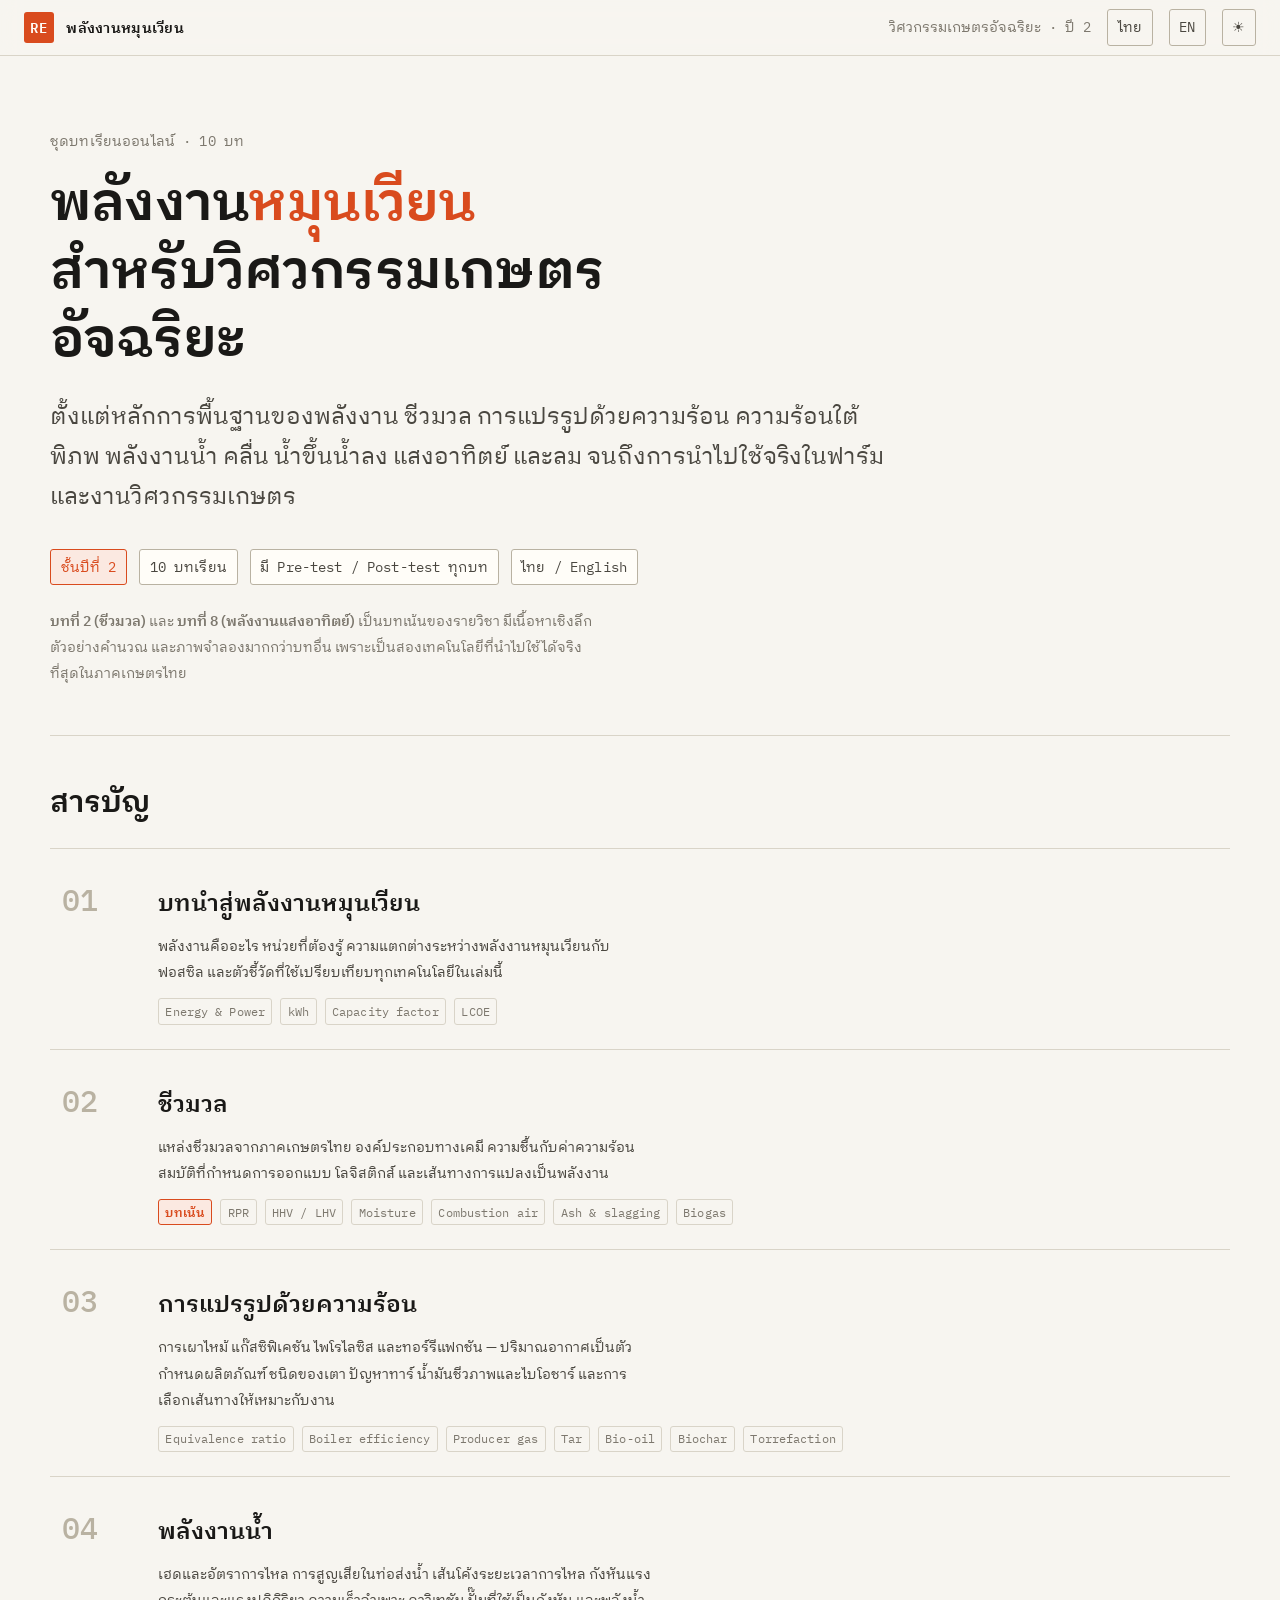
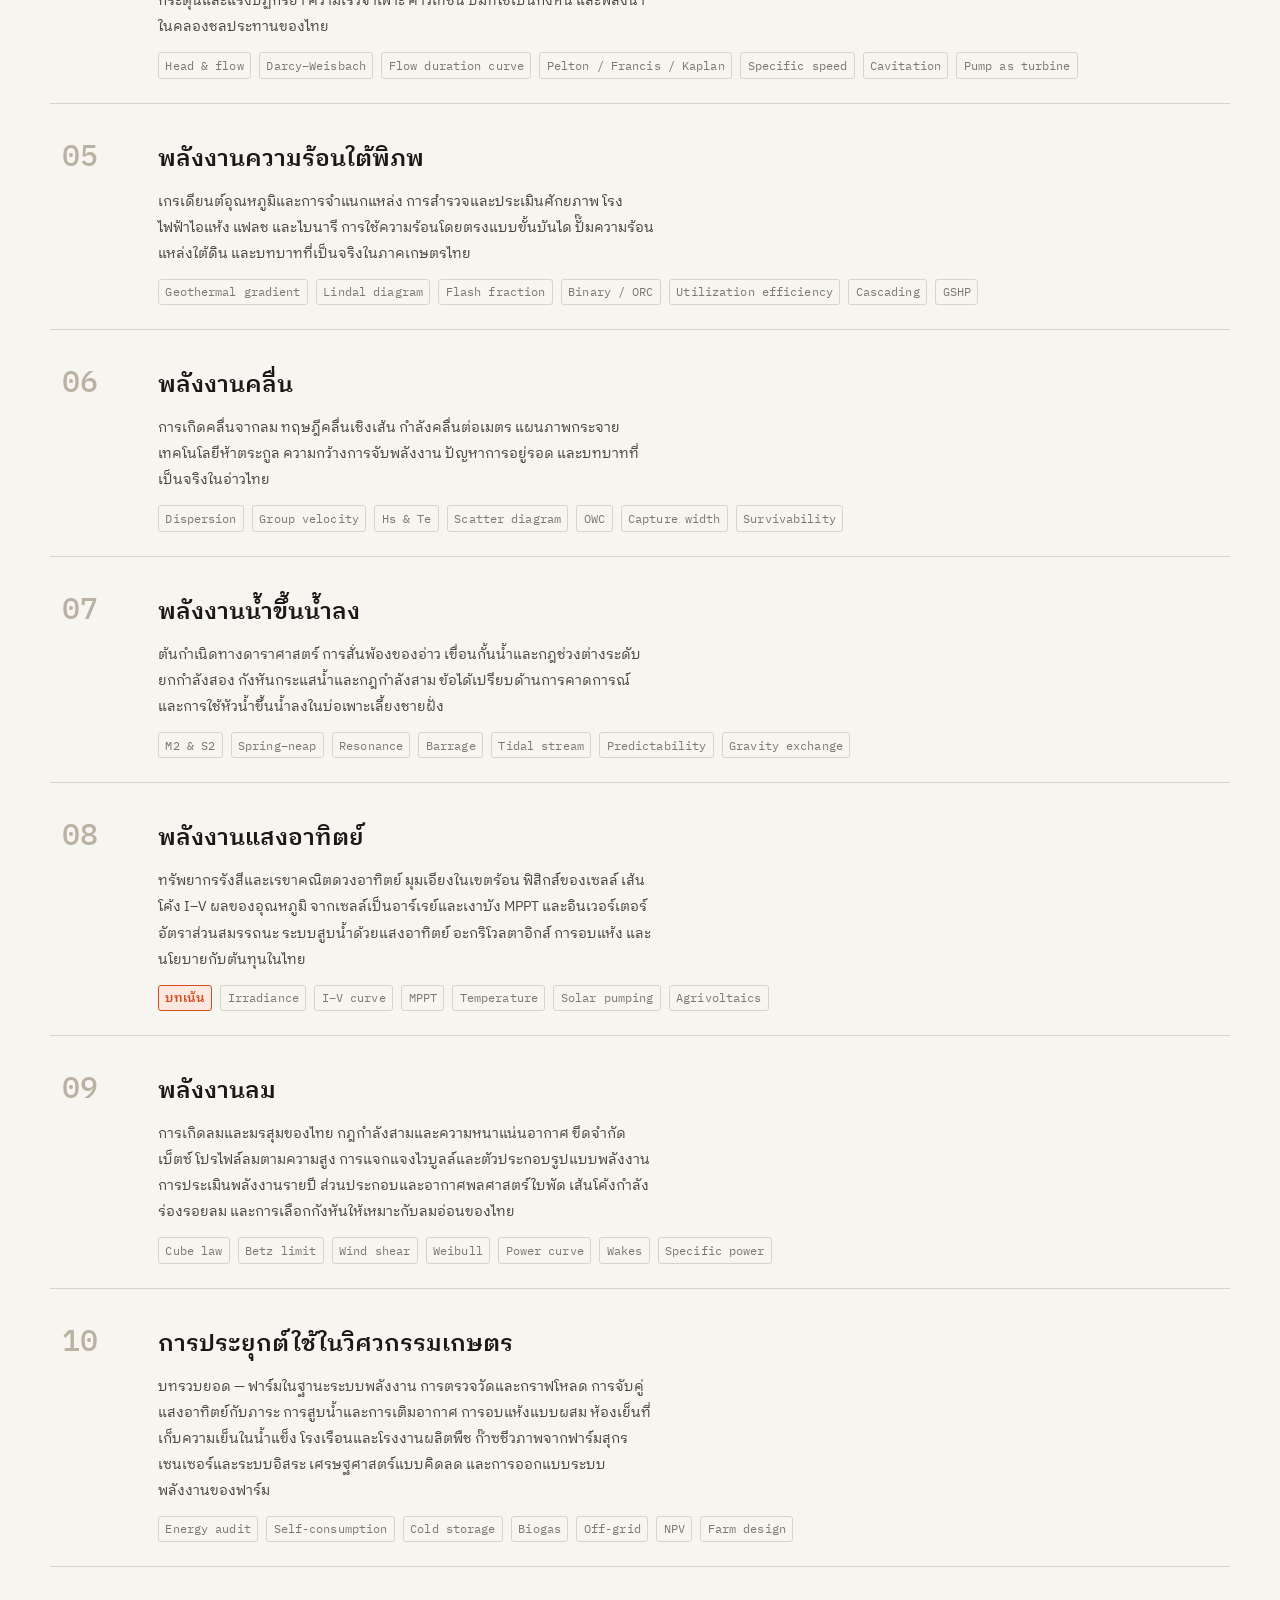
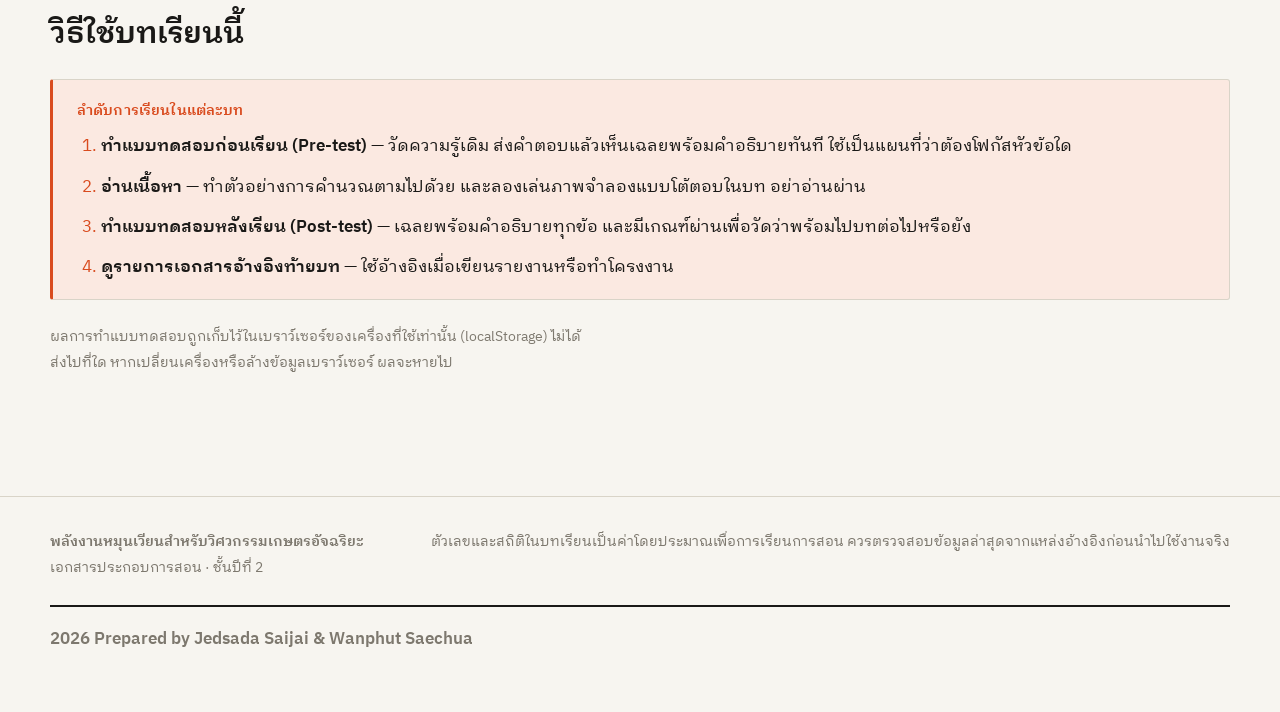
==== commit 3c90ffbf: "Swap chapters 4 and 5: hydro is now chapter 4, geothermal chapter 5 Rename the chapter files, renumb" ====
--- a/index.html
+++ b/index.html
@@ -161,8 +161,34 @@
         </li>
 
         <li>
-          <a class="chapter-card" href="chapters/04-geothermal.html">
+          <a class="chapter-card" href="chapters/04-hydro.html">
             <span class="chapter-card__num">04</span>
+            <span>
+              <span class="chapter-card__title">
+                <span class="th">พลังงานน้ำ</span>
+                <span class="en">Hydro Energy</span>
+              </span>
+              <span class="chapter-card__desc">
+                <span class="th">เฮดและอัตราการไหล การสูญเสียในท่อส่งน้ำ เส้นโค้งระยะเวลาการไหล กังหันแรงกระตุ้นและแรงปฏิกิริยา ความเร็วจำเพาะ คาวิเทชัน ปั๊มที่ใช้เป็นกังหัน และพลังน้ำในคลองชลประทานของไทย</span>
+                <span class="en">Head and flow, penstock losses, flow duration curves, impulse and reaction turbines, specific speed, cavitation, pumps as turbines, and hydro in Thai irrigation canals.</span>
+              </span>
+              <span class="chapter-card__tags">
+                <span class="tag">Head &amp; flow</span>
+                <span class="tag">Darcy–Weisbach</span>
+                <span class="tag">Flow duration curve</span>
+                <span class="tag">Pelton / Francis / Kaplan</span>
+                <span class="tag">Specific speed</span>
+                <span class="tag">Cavitation</span>
+                <span class="tag">Pump as turbine</span>
+              </span>
+            </span>
+            <span class="chapter-card__status" data-progress-for="04"></span>
+          </a>
+        </li>
+
+        <li>
+          <a class="chapter-card" href="chapters/05-geothermal.html">
+            <span class="chapter-card__num">05</span>
             <span>
               <span class="chapter-card__title">
                 <span class="th">พลังงานความร้อนใต้พิภพ</span>
@@ -180,32 +206,6 @@
                 <span class="tag">Utilization efficiency</span>
                 <span class="tag">Cascading</span>
                 <span class="tag">GSHP</span>
-              </span>
-            </span>
-            <span class="chapter-card__status" data-progress-for="04"></span>
-          </a>
-        </li>
-
-        <li>
-          <a class="chapter-card" href="chapters/05-hydro.html">
-            <span class="chapter-card__num">05</span>
-            <span>
-              <span class="chapter-card__title">
-                <span class="th">พลังงานน้ำ</span>
-                <span class="en">Hydro Energy</span>
-              </span>
-              <span class="chapter-card__desc">
-                <span class="th">เฮดและอัตราการไหล การสูญเสียในท่อส่งน้ำ เส้นโค้งระยะเวลาการไหล กังหันแรงกระตุ้นและแรงปฏิกิริยา ความเร็วจำเพาะ คาวิเทชัน ปั๊มที่ใช้เป็นกังหัน และพลังน้ำในคลองชลประทานของไทย</span>
-                <span class="en">Head and flow, penstock losses, flow duration curves, impulse and reaction turbines, specific speed, cavitation, pumps as turbines, and hydro in Thai irrigation canals.</span>
-              </span>
-              <span class="chapter-card__tags">
-                <span class="tag">Head &amp; flow</span>
-                <span class="tag">Darcy–Weisbach</span>
-                <span class="tag">Flow duration curve</span>
-                <span class="tag">Pelton / Francis / Kaplan</span>
-                <span class="tag">Specific speed</span>
-                <span class="tag">Cavitation</span>
-                <span class="tag">Pump as turbine</span>
               </span>
             </span>
             <span class="chapter-card__status" data-progress-for="05"></span>
